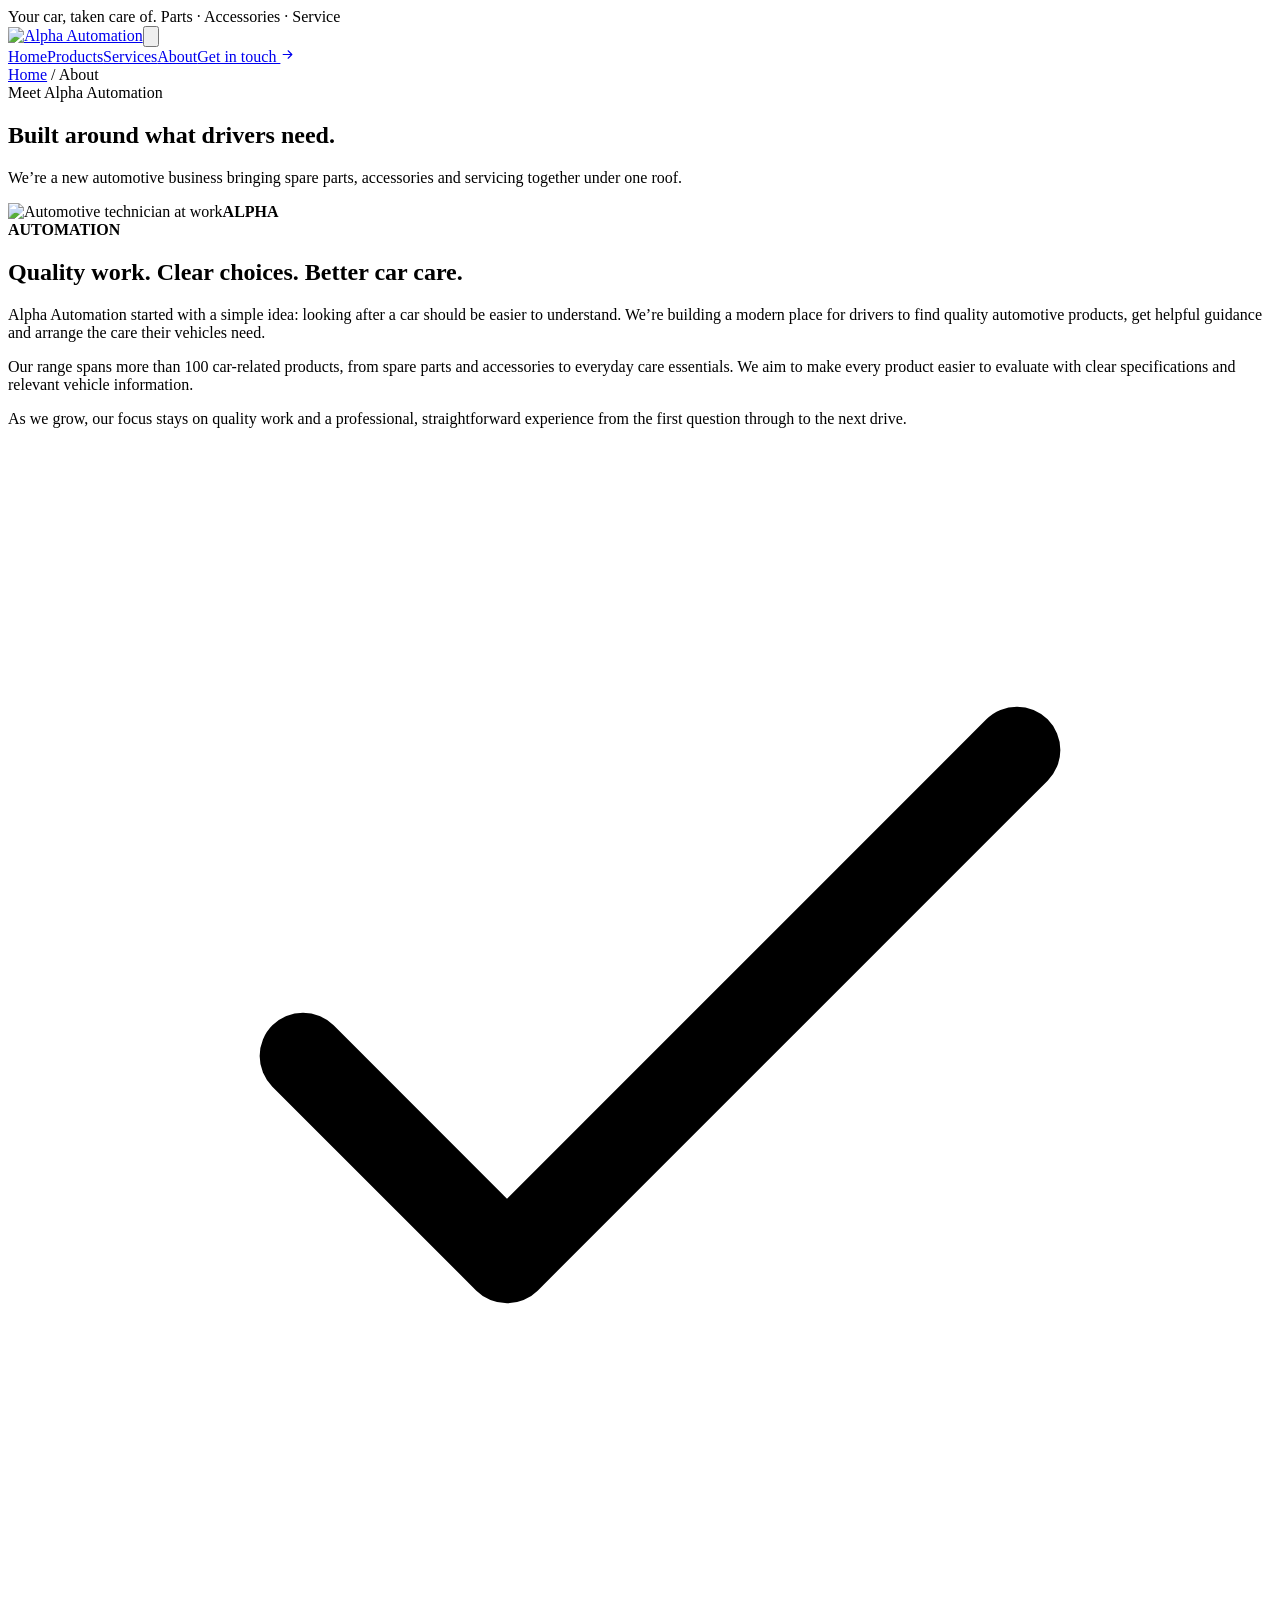
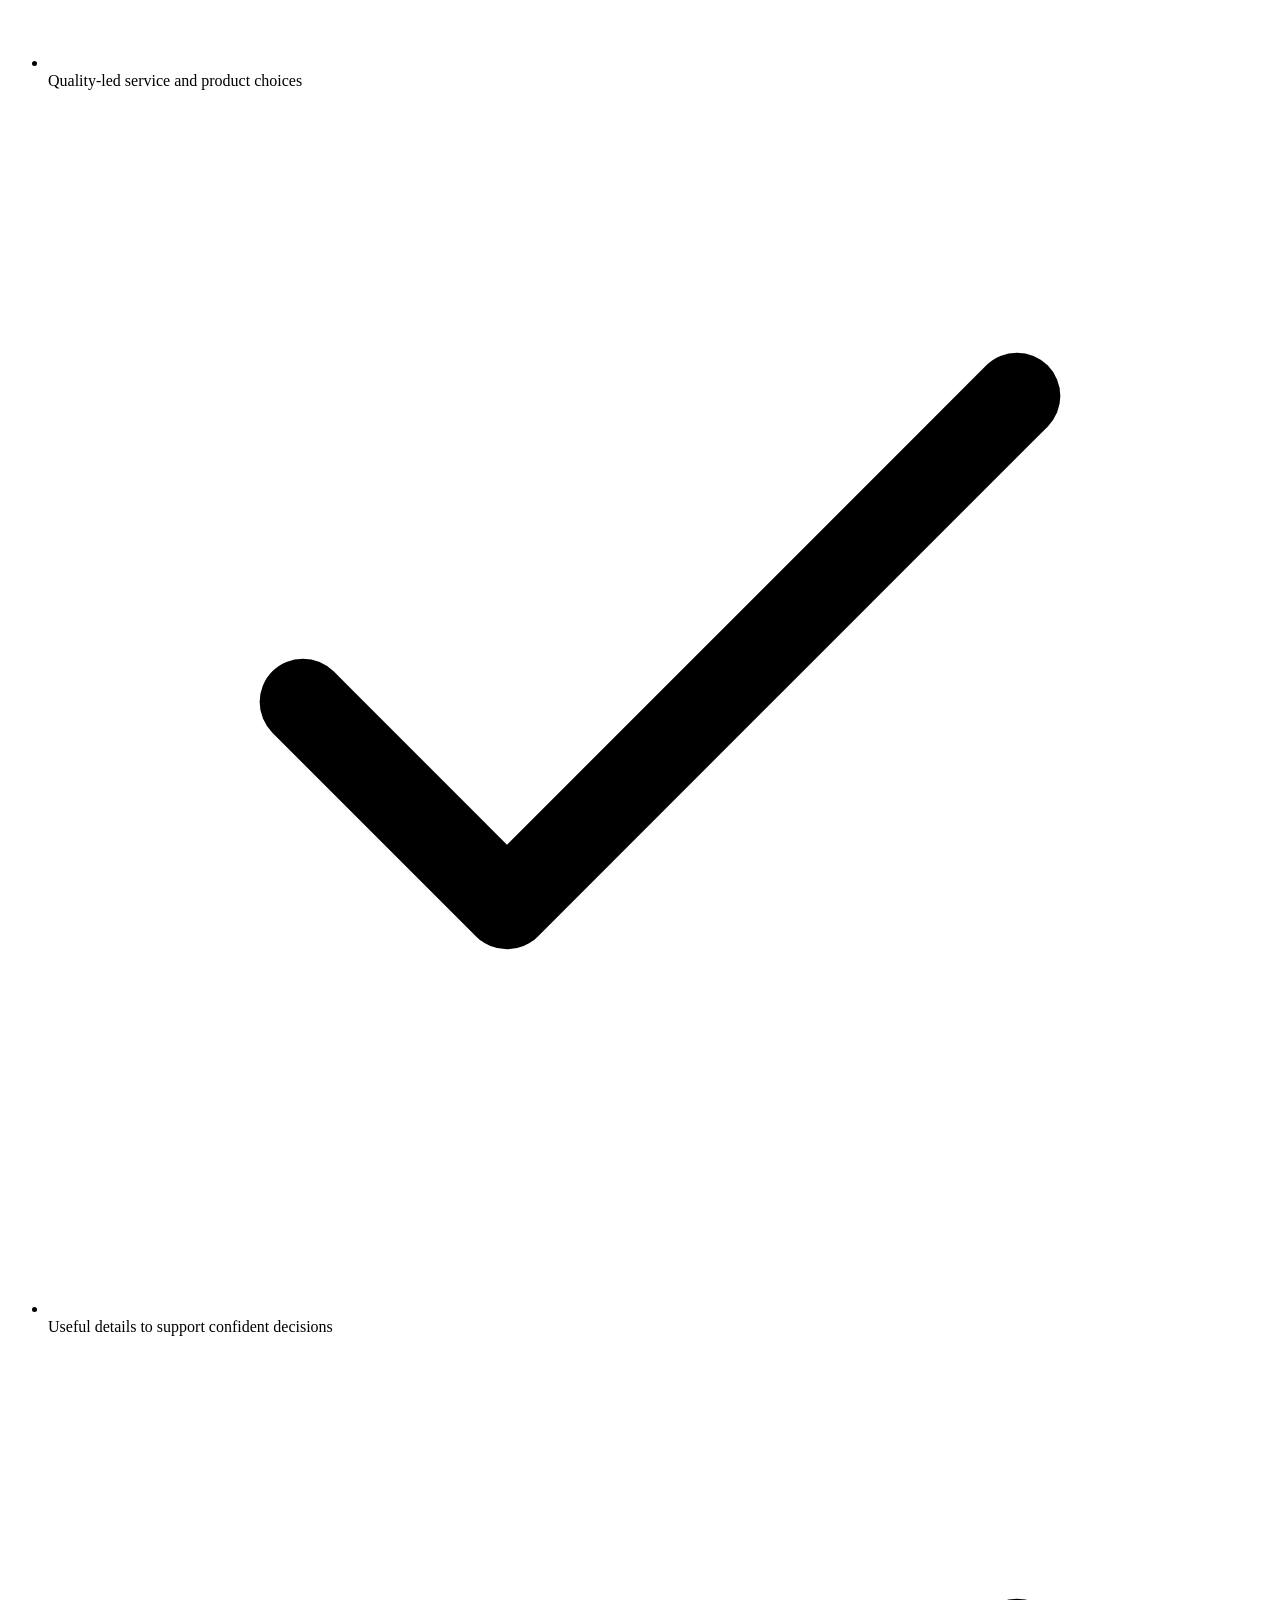
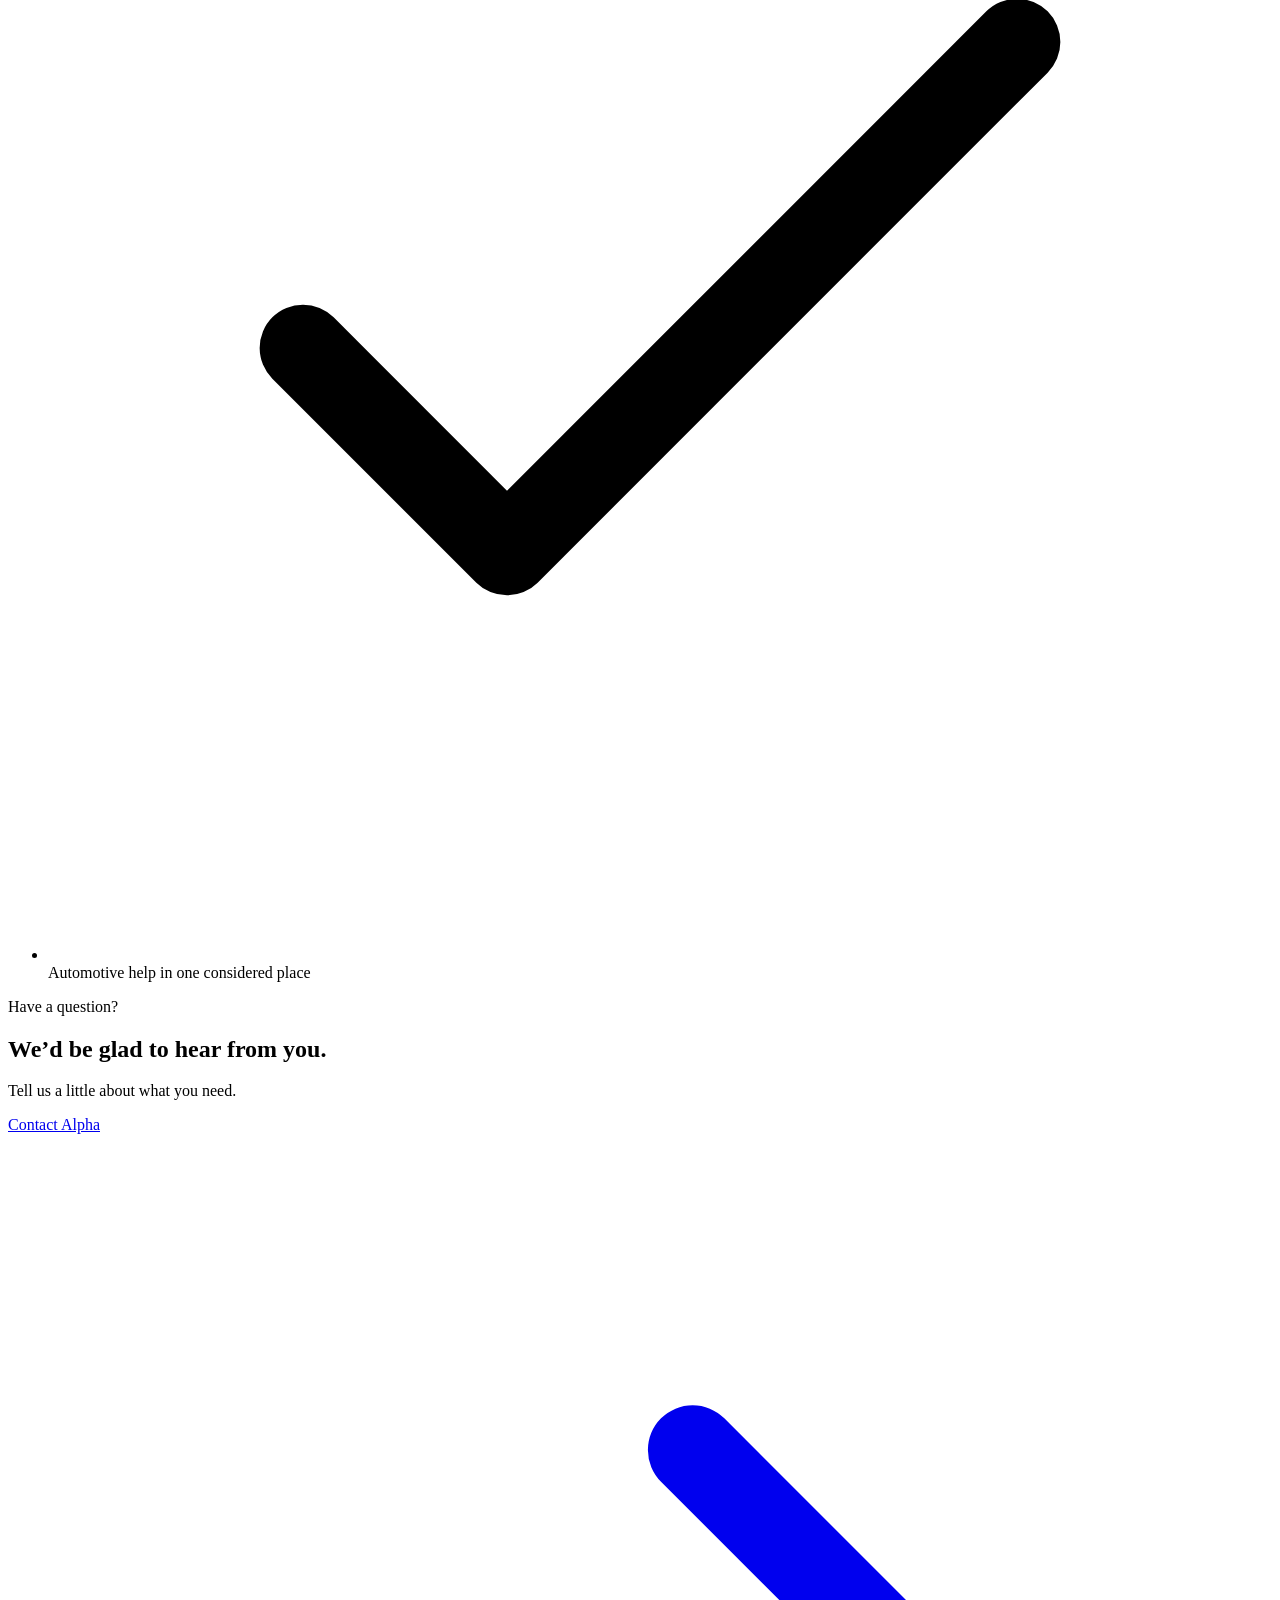
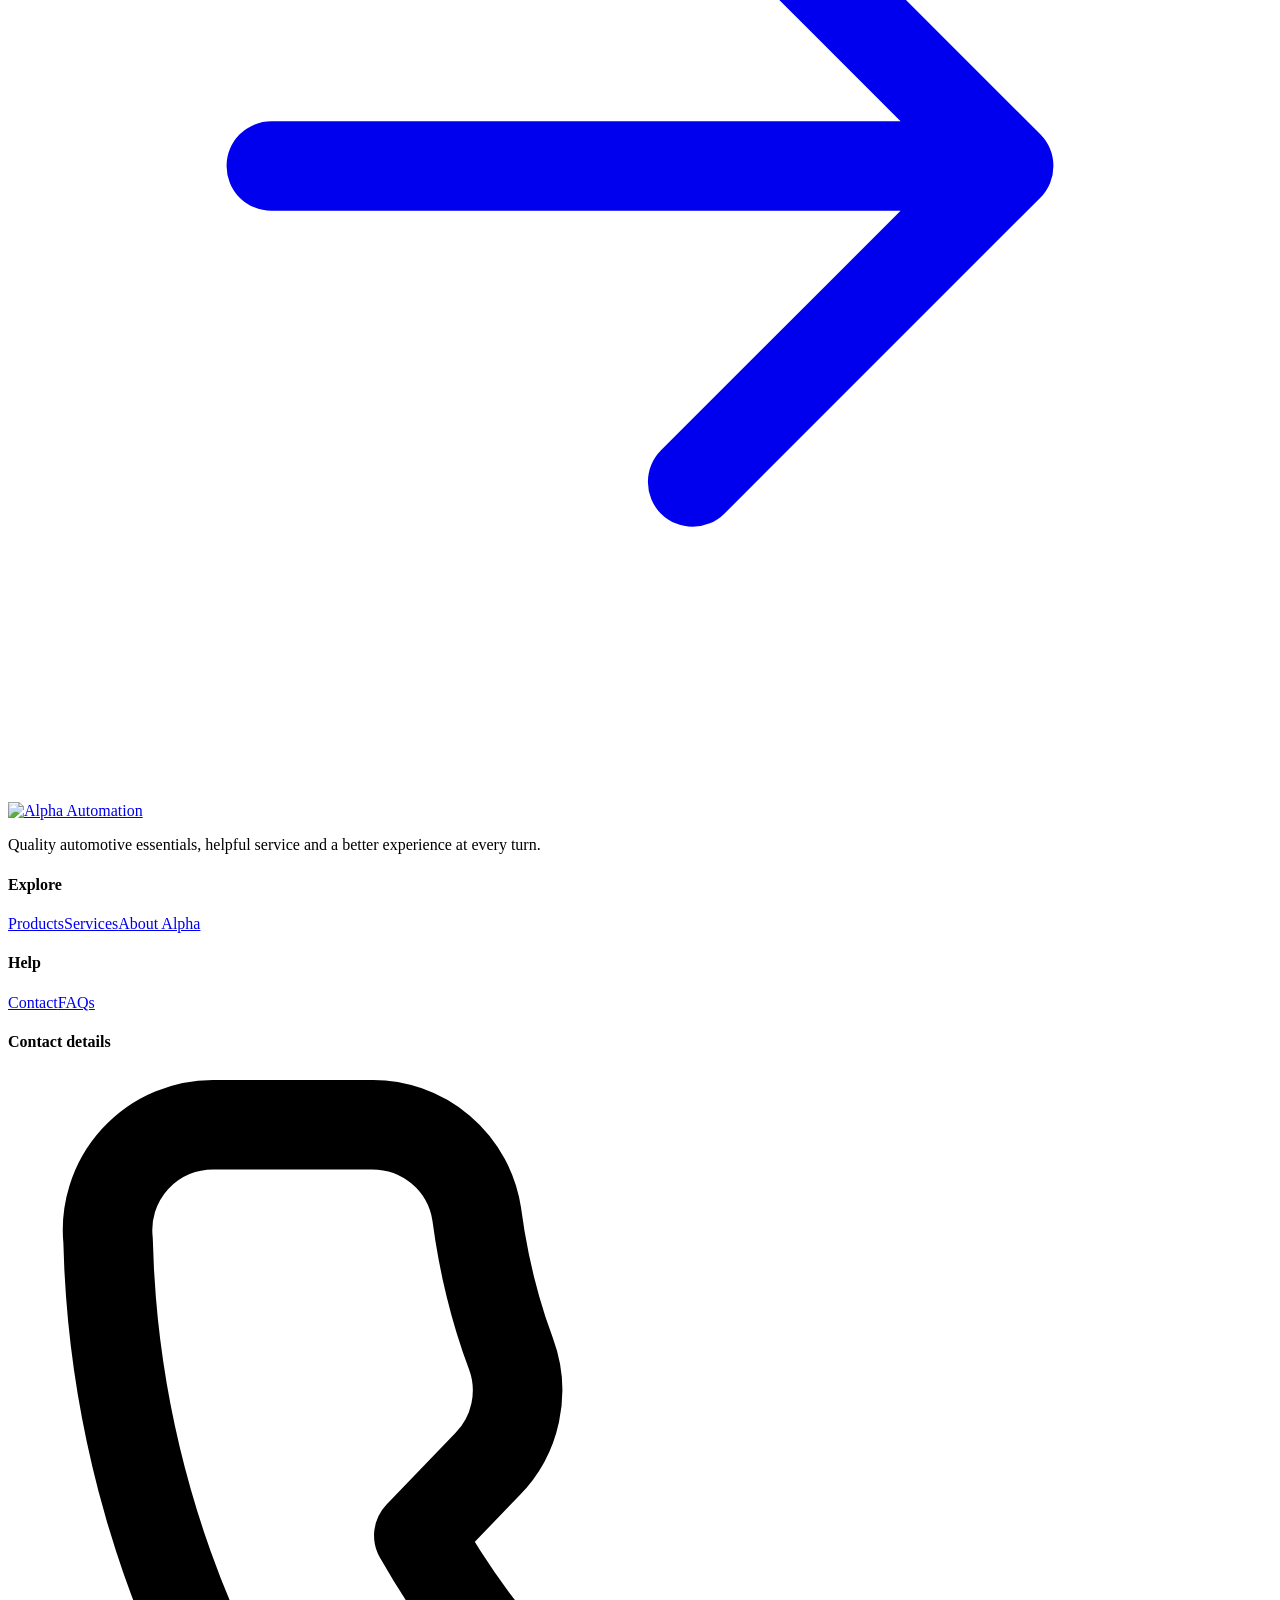
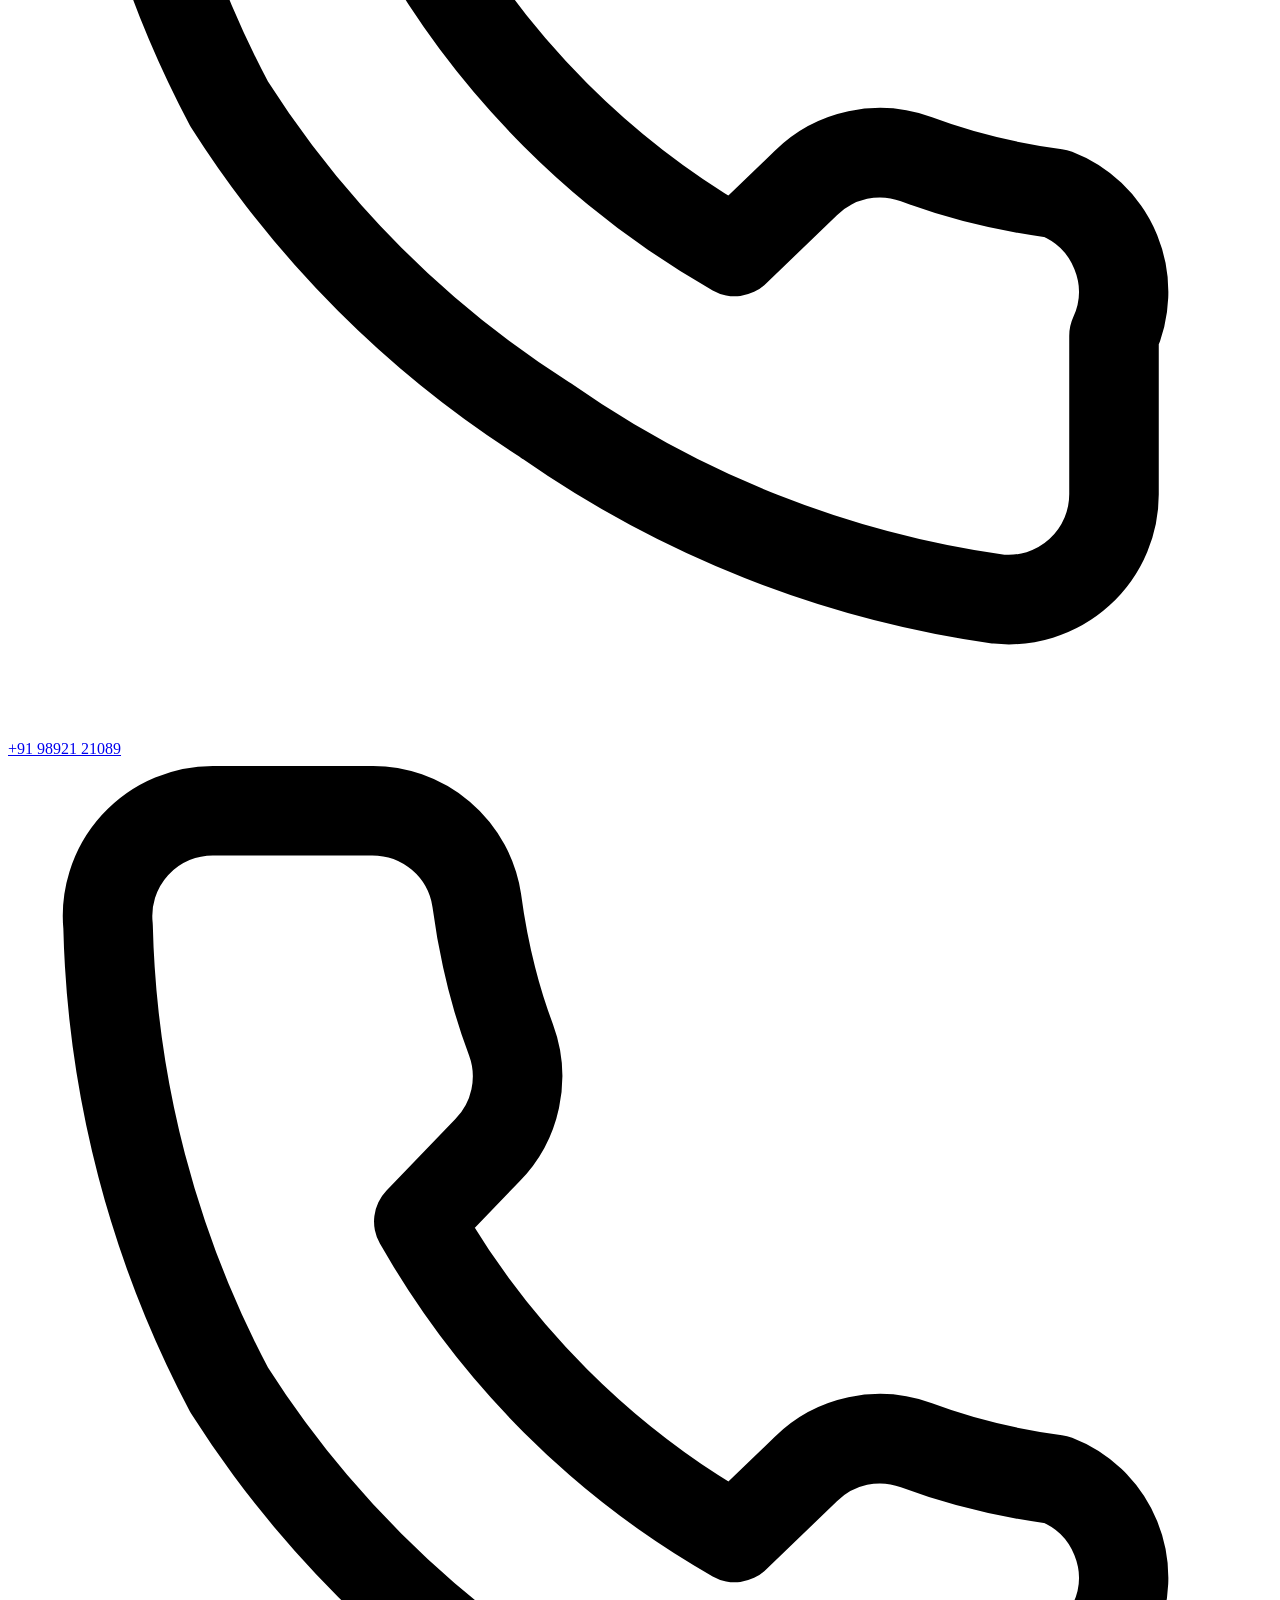
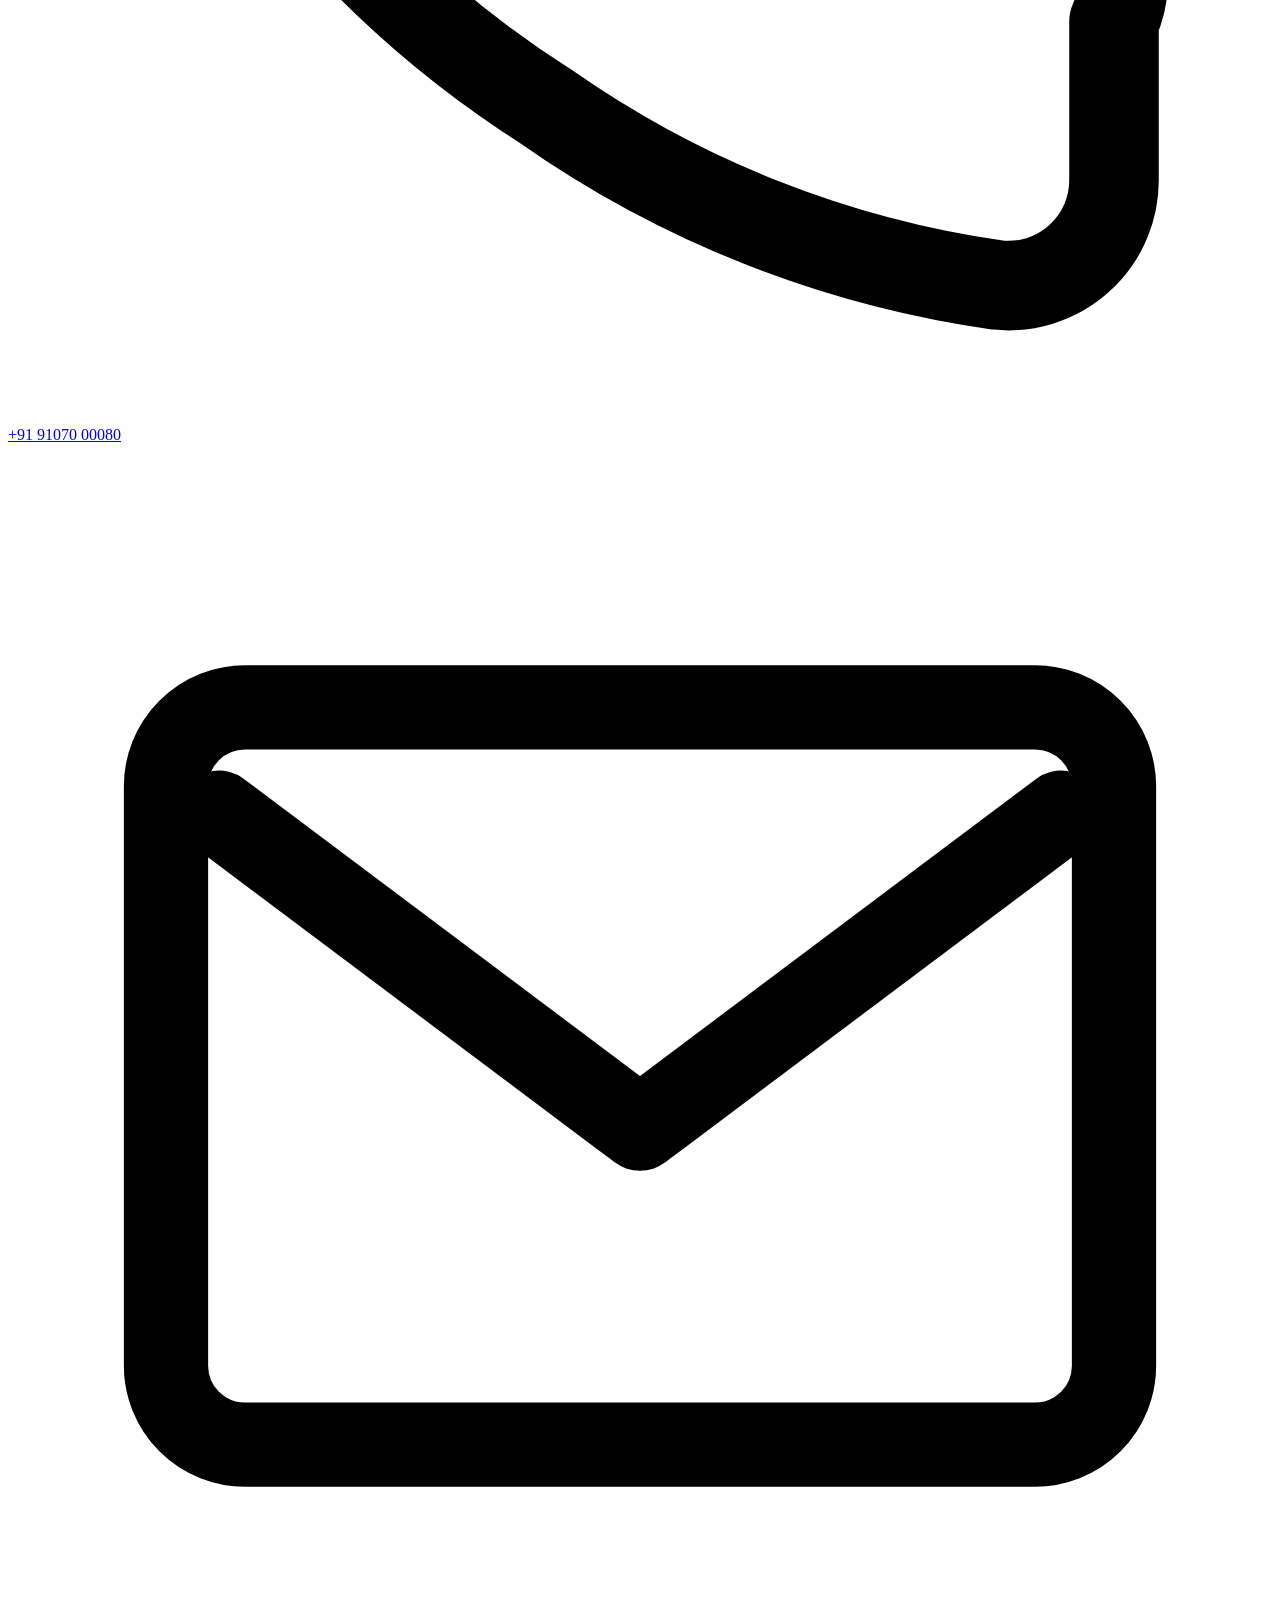
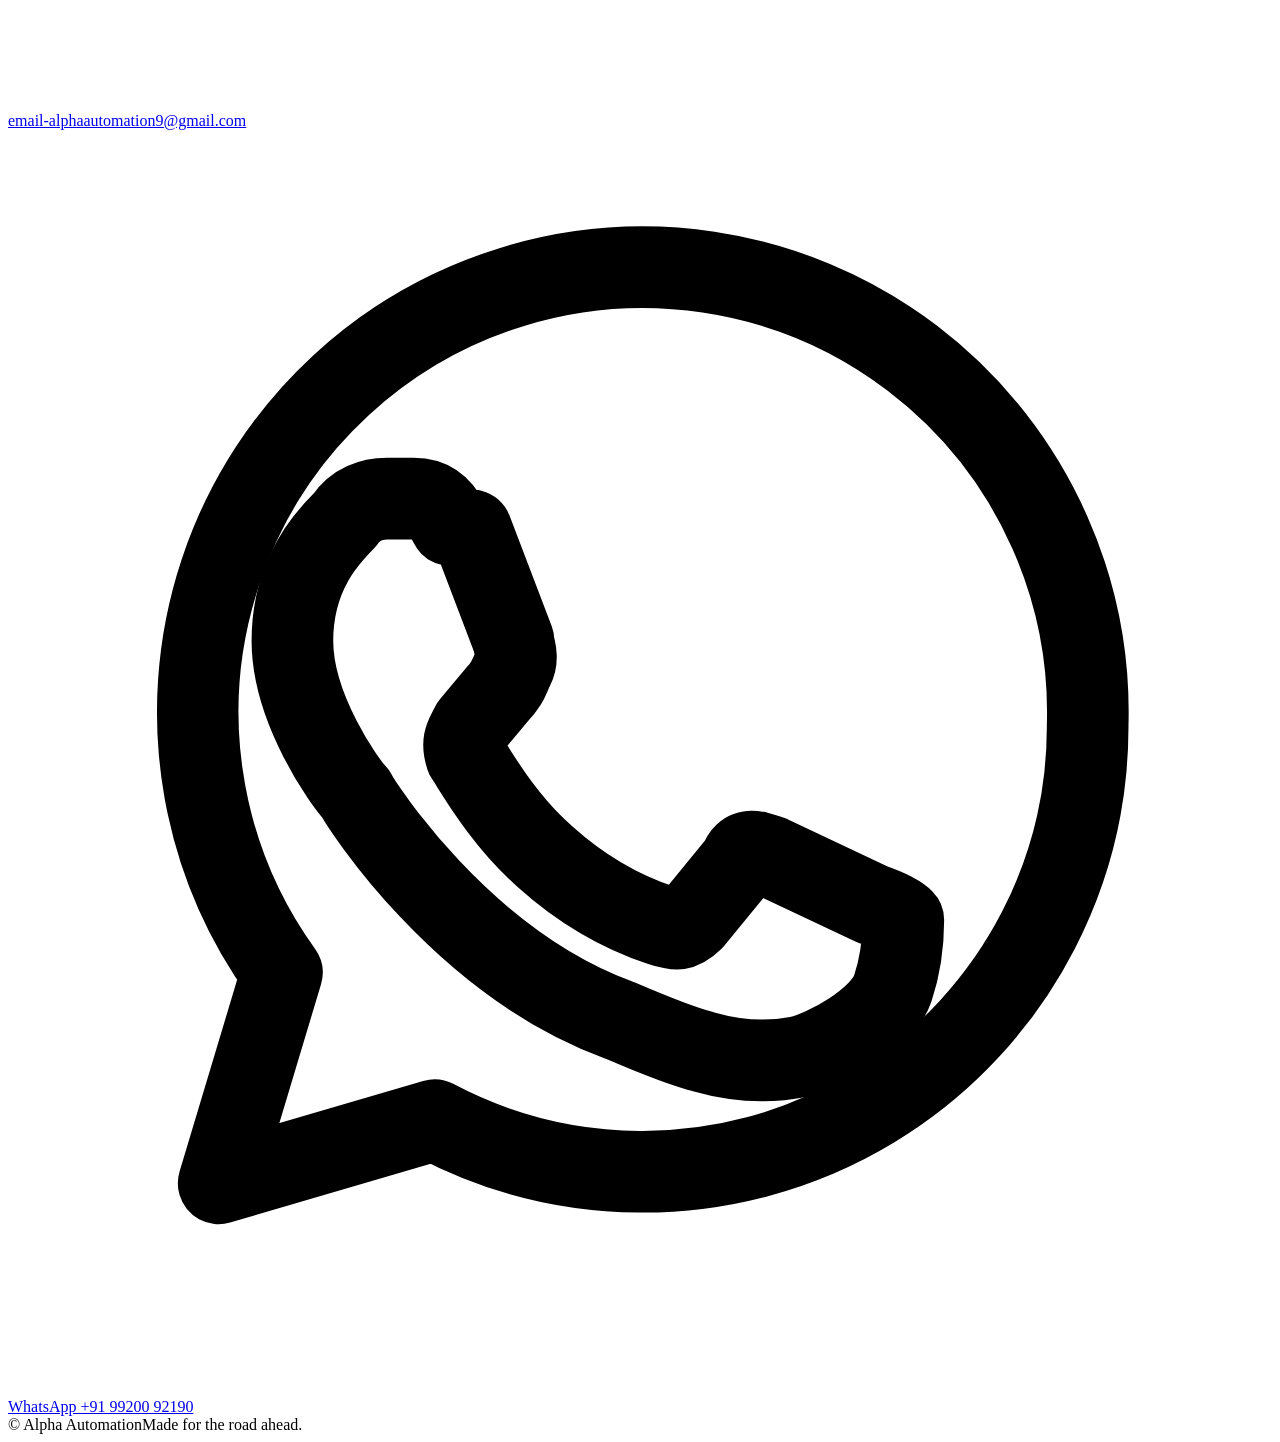
==== about.html @ ab5b9062 "Add Alpha Automation website pages" ====
<!doctype html><html lang="en"><head><meta charset="utf-8"><meta name="viewport" content="width=device-width, initial-scale=1"><meta name="description" content="Meet Alpha Automation, a modern automotive startup focused on quality parts, accessories and service."><meta name="theme-color" content="#f7f7f5"><title>About — Alpha Automation</title><link rel="icon" href="assets/alpha-logo.png"><link rel="stylesheet" href="assets/site.css"><link rel="stylesheet" href="assets/details.css"><link rel="stylesheet" href="assets/visual-upgrade.css"><link rel="stylesheet" href="assets/readability.css"></head><body>
<div class="announcement">Your car, taken care of. <span>Parts · Accessories · Service</span></div><header class="header"><div class="wrap nav"><a class="brand" href="index.html" aria-label="Alpha Automation home"><img src="assets/alpha-logo.png" alt="Alpha Automation"></a><button class="menu-toggle" aria-label="Open navigation" aria-expanded="false"><svg viewBox="0 0 24 24" fill="none" stroke="currentColor" stroke-width="1.7"><path d="M4 7h16M4 12h16M4 17h16"/></svg></button><nav class="links" aria-label="Main navigation"><a href="index.html">Home</a><a href="products.html">Products</a><a href="services.html">Services</a><a href="about.html" aria-current="page">About</a><a class="nav-cta" href="contact.html">Get in touch <svg width="15" height="15" viewBox="0 0 24 24" fill="none" stroke="currentColor" stroke-width="1.7" stroke-linecap="round" stroke-linejoin="round" aria-hidden="true"><path d="M5 12h14m-6-6 6 6-6 6"/></svg></a></nav></div></header>
<main><section class="page-hero"><div class="wrap"><div class="breadcrumb"><a href="index.html">Home</a> / About</div><div class="eyebrow">Meet Alpha Automation</div><h1>Built around what drivers need.</h1><p>We’re a new automotive business bringing spare parts, accessories and servicing together under one roof.</p></div></section><section class="content-section"><div class="wrap about-grid"><div class="about-mark"><img class="about-photo" src="assets/service-workshop.jpg" alt="Automotive technician at work" loading="lazy"><strong>ALPHA<br>AUTOMATION</strong></div><div class="about-copy"><h2>Quality work. Clear choices. Better car care.</h2><p>Alpha Automation started with a simple idea: looking after a car should be easier to understand. We’re building a modern place for drivers to find quality automotive products, get helpful guidance and arrange the care their vehicles need.</p><p>Our range spans more than 100 car-related products, from spare parts and accessories to everyday care essentials. We aim to make every product easier to evaluate with clear specifications and relevant vehicle information.</p><p>As we grow, our focus stays on quality work and a professional, straightforward experience from the first question through to the next drive.</p><ul class="check-list"><li><svg viewBox="0 0 24 24" fill="none" stroke="currentColor" stroke-width="1.7" stroke-linecap="round" stroke-linejoin="round" aria-hidden="true"><path d="m5 12 4 4L19 6"/></svg>Quality-led service and product choices</li><li><svg viewBox="0 0 24 24" fill="none" stroke="currentColor" stroke-width="1.7" stroke-linecap="round" stroke-linejoin="round" aria-hidden="true"><path d="m5 12 4 4L19 6"/></svg>Useful details to support confident decisions</li><li><svg viewBox="0 0 24 24" fill="none" stroke="currentColor" stroke-width="1.7" stroke-linecap="round" stroke-linejoin="round" aria-hidden="true"><path d="m5 12 4 4L19 6"/></svg>Automotive help in one considered place</li></ul></div></div></section><section class="section" style="padding-top:0"><div class="wrap cta"><div><div class="eyebrow">Have a question?</div><h2>We’d be glad to hear from you.</h2><p>Tell us a little about what you need.</p></div><a class="button" href="contact.html">Contact Alpha <svg viewBox="0 0 24 24" fill="none" stroke="currentColor" stroke-width="1.7" stroke-linecap="round" stroke-linejoin="round" aria-hidden="true"><path d="M5 12h14m-6-6 6 6-6 6"/></svg></a></div></section></main>
<footer class="footer"><div class="wrap"><div class="footer-main"><div class="footer-brand"><a href="index.html"><img src="assets/alpha-logo.png" alt="Alpha Automation"></a><p>Quality automotive essentials, helpful service and a better experience at every turn.</p></div><div class="footer-col"><h4>Explore</h4><a href="products.html">Products</a><a href="services.html">Services</a><a href="about.html">About Alpha</a></div><div class="footer-col"><h4>Help</h4><a href="contact.html">Contact</a><a href="contact.html#faq">FAQs</a></div><div class="footer-col footer-contact"><h4>Contact details</h4><div class="contact-line"><svg viewBox="0 0 24 24" fill="none" stroke="currentColor" stroke-width="1.7" stroke-linecap="round" stroke-linejoin="round" aria-hidden="true"><path d="M21 16.4v3a2 2 0 0 1-2.2 2A19.8 19.8 0 0 1 10.2 18a19.5 19.5 0 0 1-6-6A19.8 19.8 0 0 1 1.9 3.2 2 2 0 0 1 3.9 1h3a2 2 0 0 1 2 1.7c.12.9.33 1.8.65 2.65a2 2 0 0 1-.45 2.1L7.8 8.8a16 16 0 0 0 6 6l1.35-1.3a2 2 0 0 1 2.1-.45c.85.32 1.75.53 2.65.65A2 2 0 0 1 21 16.4Z"/></svg><a href="tel:+919892121089">+91 98921 21089</a></div><div class="contact-line"><svg viewBox="0 0 24 24" fill="none" stroke="currentColor" stroke-width="1.7" stroke-linecap="round" stroke-linejoin="round" aria-hidden="true"><path d="M21 16.4v3a2 2 0 0 1-2.2 2A19.8 19.8 0 0 1 10.2 18a19.5 19.5 0 0 1-6-6A19.8 19.8 0 0 1 1.9 3.2 2 2 0 0 1 3.9 1h3a2 2 0 0 1 2 1.7c.12.9.33 1.8.65 2.65a2 2 0 0 1-.45 2.1L7.8 8.8a16 16 0 0 0 6 6l1.35-1.3a2 2 0 0 1 2.1-.45c.85.32 1.75.53 2.65.65A2 2 0 0 1 21 16.4Z"/></svg><a href="tel:+919107000080">+91 91070 00080</a></div><div class="contact-line"><svg viewBox="0 0 24 24" fill="none" stroke="currentColor" stroke-width="1.6" stroke-linecap="round" stroke-linejoin="round" aria-hidden="true"><rect x="3" y="5" width="18" height="14" rx="1.5"/><path d="m4 7 8 6 8-6"/></svg><a href="mailto:email-alphaautomation9@gmail.com">email-alphaautomation9@gmail.com</a></div><div class="contact-line"><svg viewBox="0 0 24 24" fill="none" stroke="currentColor" stroke-width="1.55" stroke-linecap="round" stroke-linejoin="round" aria-hidden="true"><path d="M20.5 11.3a8.45 8.45 0 0 1-12.4 7.5L4 20l1.2-4A8.45 8.45 0 1 1 20.5 11.3Z"/><path d="M8.4 7.5c-.2-.4-.4-.5-.7-.5h-.5c-.3 0-.6.1-.8.4-.3.3-1 1-1 2.3s1 2.7 1.2 2.9c.1.2 2 3.2 5 4.3.7.3 1.2.5 1.6.6.7.2 1.3.2 1.8.1.5-.1 1.6-.7 1.8-1.3.2-.6.2-1.2.2-1.3-.1-.1-.3-.2-.6-.3l-1.9-.9c-.3-.1-.5-.2-.6.1l-.9 1.1c-.2.2-.3.2-.6.1-.3-.1-1.2-.4-2.2-1.3-.8-.7-1.3-1.6-1.5-1.9-.1-.3 0-.4.1-.6l.5-.6c.2-.2.2-.3.3-.5.1-.2 0-.4 0-.5l-.8-2.1Z"/></svg><a href="https://wa.me/919920092190" target="_blank" rel="noopener noreferrer">WhatsApp +91 99200 92190</a></div></div></div><div class="footer-bottom"><span>© <span data-year></span> Alpha Automation</span><span>Made for the road ahead.</span></div></div></footer><script src="assets/site.js"></script></body></html>
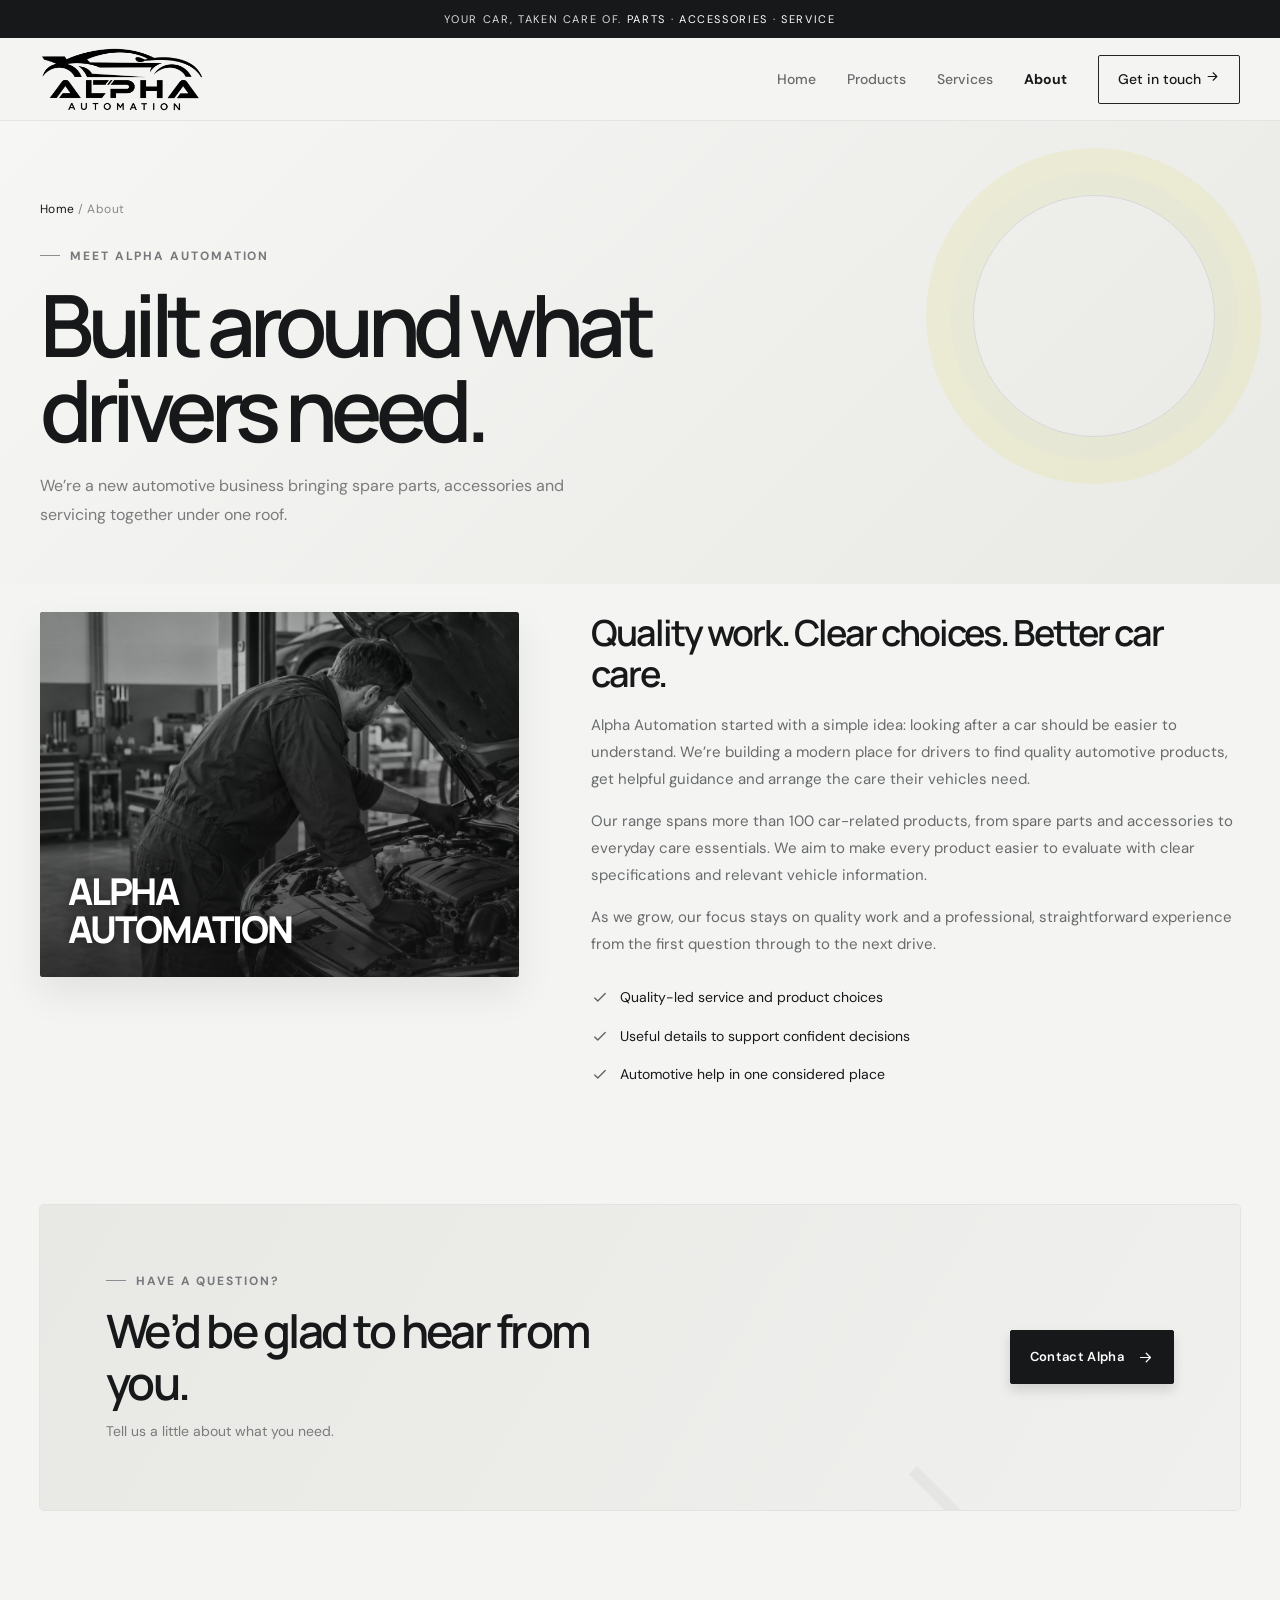
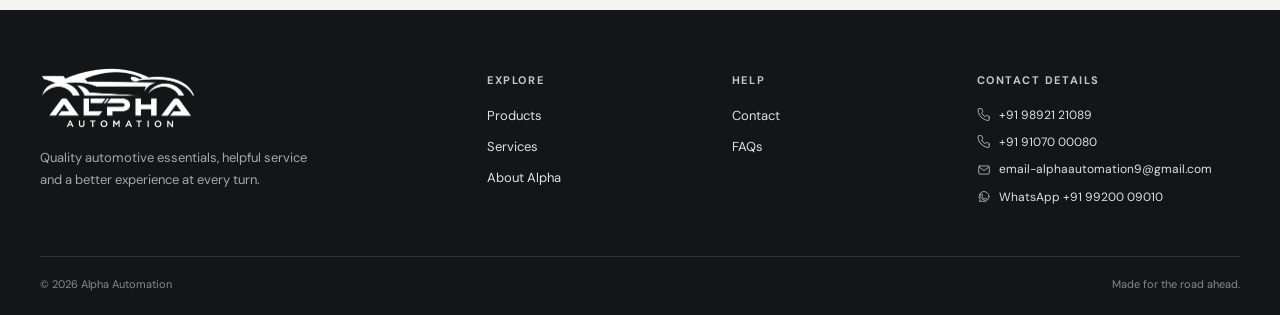
==== commit 48a45edd: "Update WhatsApp contact number" ====
--- a/about.html
+++ b/about.html
@@ -1,4 +1,4 @@
 <!doctype html><html lang="en"><head><meta charset="utf-8"><meta name="viewport" content="width=device-width, initial-scale=1"><meta name="description" content="Meet Alpha Automation, a modern automotive startup focused on quality parts, accessories and service."><meta name="theme-color" content="#f7f7f5"><title>About — Alpha Automation</title><link rel="icon" href="assets/alpha-logo.png"><link rel="stylesheet" href="assets/site.css"><link rel="stylesheet" href="assets/details.css"><link rel="stylesheet" href="assets/visual-upgrade.css"><link rel="stylesheet" href="assets/readability.css"></head><body>
 <div class="announcement">Your car, taken care of. <span>Parts · Accessories · Service</span></div><header class="header"><div class="wrap nav"><a class="brand" href="index.html" aria-label="Alpha Automation home"><img src="assets/alpha-logo.png" alt="Alpha Automation"></a><button class="menu-toggle" aria-label="Open navigation" aria-expanded="false"><svg viewBox="0 0 24 24" fill="none" stroke="currentColor" stroke-width="1.7"><path d="M4 7h16M4 12h16M4 17h16"/></svg></button><nav class="links" aria-label="Main navigation"><a href="index.html">Home</a><a href="products.html">Products</a><a href="services.html">Services</a><a href="about.html" aria-current="page">About</a><a class="nav-cta" href="contact.html">Get in touch <svg width="15" height="15" viewBox="0 0 24 24" fill="none" stroke="currentColor" stroke-width="1.7" stroke-linecap="round" stroke-linejoin="round" aria-hidden="true"><path d="M5 12h14m-6-6 6 6-6 6"/></svg></a></nav></div></header>
 <main><section class="page-hero"><div class="wrap"><div class="breadcrumb"><a href="index.html">Home</a> / About</div><div class="eyebrow">Meet Alpha Automation</div><h1>Built around what drivers need.</h1><p>We’re a new automotive business bringing spare parts, accessories and servicing together under one roof.</p></div></section><section class="content-section"><div class="wrap about-grid"><div class="about-mark"><img class="about-photo" src="assets/service-workshop.jpg" alt="Automotive technician at work" loading="lazy"><strong>ALPHA<br>AUTOMATION</strong></div><div class="about-copy"><h2>Quality work. Clear choices. Better car care.</h2><p>Alpha Automation started with a simple idea: looking after a car should be easier to understand. We’re building a modern place for drivers to find quality automotive products, get helpful guidance and arrange the care their vehicles need.</p><p>Our range spans more than 100 car-related products, from spare parts and accessories to everyday care essentials. We aim to make every product easier to evaluate with clear specifications and relevant vehicle information.</p><p>As we grow, our focus stays on quality work and a professional, straightforward experience from the first question through to the next drive.</p><ul class="check-list"><li><svg viewBox="0 0 24 24" fill="none" stroke="currentColor" stroke-width="1.7" stroke-linecap="round" stroke-linejoin="round" aria-hidden="true"><path d="m5 12 4 4L19 6"/></svg>Quality-led service and product choices</li><li><svg viewBox="0 0 24 24" fill="none" stroke="currentColor" stroke-width="1.7" stroke-linecap="round" stroke-linejoin="round" aria-hidden="true"><path d="m5 12 4 4L19 6"/></svg>Useful details to support confident decisions</li><li><svg viewBox="0 0 24 24" fill="none" stroke="currentColor" stroke-width="1.7" stroke-linecap="round" stroke-linejoin="round" aria-hidden="true"><path d="m5 12 4 4L19 6"/></svg>Automotive help in one considered place</li></ul></div></div></section><section class="section" style="padding-top:0"><div class="wrap cta"><div><div class="eyebrow">Have a question?</div><h2>We’d be glad to hear from you.</h2><p>Tell us a little about what you need.</p></div><a class="button" href="contact.html">Contact Alpha <svg viewBox="0 0 24 24" fill="none" stroke="currentColor" stroke-width="1.7" stroke-linecap="round" stroke-linejoin="round" aria-hidden="true"><path d="M5 12h14m-6-6 6 6-6 6"/></svg></a></div></section></main>
-<footer class="footer"><div class="wrap"><div class="footer-main"><div class="footer-brand"><a href="index.html"><img src="assets/alpha-logo.png" alt="Alpha Automation"></a><p>Quality automotive essentials, helpful service and a better experience at every turn.</p></div><div class="footer-col"><h4>Explore</h4><a href="products.html">Products</a><a href="services.html">Services</a><a href="about.html">About Alpha</a></div><div class="footer-col"><h4>Help</h4><a href="contact.html">Contact</a><a href="contact.html#faq">FAQs</a></div><div class="footer-col footer-contact"><h4>Contact details</h4><div class="contact-line"><svg viewBox="0 0 24 24" fill="none" stroke="currentColor" stroke-width="1.7" stroke-linecap="round" stroke-linejoin="round" aria-hidden="true"><path d="M21 16.4v3a2 2 0 0 1-2.2 2A19.8 19.8 0 0 1 10.2 18a19.5 19.5 0 0 1-6-6A19.8 19.8 0 0 1 1.9 3.2 2 2 0 0 1 3.9 1h3a2 2 0 0 1 2 1.7c.12.9.33 1.8.65 2.65a2 2 0 0 1-.45 2.1L7.8 8.8a16 16 0 0 0 6 6l1.35-1.3a2 2 0 0 1 2.1-.45c.85.32 1.75.53 2.65.65A2 2 0 0 1 21 16.4Z"/></svg><a href="tel:+919892121089">+91 98921 21089</a></div><div class="contact-line"><svg viewBox="0 0 24 24" fill="none" stroke="currentColor" stroke-width="1.7" stroke-linecap="round" stroke-linejoin="round" aria-hidden="true"><path d="M21 16.4v3a2 2 0 0 1-2.2 2A19.8 19.8 0 0 1 10.2 18a19.5 19.5 0 0 1-6-6A19.8 19.8 0 0 1 1.9 3.2 2 2 0 0 1 3.9 1h3a2 2 0 0 1 2 1.7c.12.9.33 1.8.65 2.65a2 2 0 0 1-.45 2.1L7.8 8.8a16 16 0 0 0 6 6l1.35-1.3a2 2 0 0 1 2.1-.45c.85.32 1.75.53 2.65.65A2 2 0 0 1 21 16.4Z"/></svg><a href="tel:+919107000080">+91 91070 00080</a></div><div class="contact-line"><svg viewBox="0 0 24 24" fill="none" stroke="currentColor" stroke-width="1.6" stroke-linecap="round" stroke-linejoin="round" aria-hidden="true"><rect x="3" y="5" width="18" height="14" rx="1.5"/><path d="m4 7 8 6 8-6"/></svg><a href="mailto:email-alphaautomation9@gmail.com">email-alphaautomation9@gmail.com</a></div><div class="contact-line"><svg viewBox="0 0 24 24" fill="none" stroke="currentColor" stroke-width="1.55" stroke-linecap="round" stroke-linejoin="round" aria-hidden="true"><path d="M20.5 11.3a8.45 8.45 0 0 1-12.4 7.5L4 20l1.2-4A8.45 8.45 0 1 1 20.5 11.3Z"/><path d="M8.4 7.5c-.2-.4-.4-.5-.7-.5h-.5c-.3 0-.6.1-.8.4-.3.3-1 1-1 2.3s1 2.7 1.2 2.9c.1.2 2 3.2 5 4.3.7.3 1.2.5 1.6.6.7.2 1.3.2 1.8.1.5-.1 1.6-.7 1.8-1.3.2-.6.2-1.2.2-1.3-.1-.1-.3-.2-.6-.3l-1.9-.9c-.3-.1-.5-.2-.6.1l-.9 1.1c-.2.2-.3.2-.6.1-.3-.1-1.2-.4-2.2-1.3-.8-.7-1.3-1.6-1.5-1.9-.1-.3 0-.4.1-.6l.5-.6c.2-.2.2-.3.3-.5.1-.2 0-.4 0-.5l-.8-2.1Z"/></svg><a href="https://wa.me/919920092190" target="_blank" rel="noopener noreferrer">WhatsApp +91 99200 92190</a></div></div></div><div class="footer-bottom"><span>© <span data-year></span> Alpha Automation</span><span>Made for the road ahead.</span></div></div></footer><script src="assets/site.js"></script></body></html>
+<footer class="footer"><div class="wrap"><div class="footer-main"><div class="footer-brand"><a href="index.html"><img src="assets/alpha-logo.png" alt="Alpha Automation"></a><p>Quality automotive essentials, helpful service and a better experience at every turn.</p></div><div class="footer-col"><h4>Explore</h4><a href="products.html">Products</a><a href="services.html">Services</a><a href="about.html">About Alpha</a></div><div class="footer-col"><h4>Help</h4><a href="contact.html">Contact</a><a href="contact.html#faq">FAQs</a></div><div class="footer-col footer-contact"><h4>Contact details</h4><div class="contact-line"><svg viewBox="0 0 24 24" fill="none" stroke="currentColor" stroke-width="1.7" stroke-linecap="round" stroke-linejoin="round" aria-hidden="true"><path d="M21 16.4v3a2 2 0 0 1-2.2 2A19.8 19.8 0 0 1 10.2 18a19.5 19.5 0 0 1-6-6A19.8 19.8 0 0 1 1.9 3.2 2 2 0 0 1 3.9 1h3a2 2 0 0 1 2 1.7c.12.9.33 1.8.65 2.65a2 2 0 0 1-.45 2.1L7.8 8.8a16 16 0 0 0 6 6l1.35-1.3a2 2 0 0 1 2.1-.45c.85.32 1.75.53 2.65.65A2 2 0 0 1 21 16.4Z"/></svg><a href="tel:+919892121089">+91 98921 21089</a></div><div class="contact-line"><svg viewBox="0 0 24 24" fill="none" stroke="currentColor" stroke-width="1.7" stroke-linecap="round" stroke-linejoin="round" aria-hidden="true"><path d="M21 16.4v3a2 2 0 0 1-2.2 2A19.8 19.8 0 0 1 10.2 18a19.5 19.5 0 0 1-6-6A19.8 19.8 0 0 1 1.9 3.2 2 2 0 0 1 3.9 1h3a2 2 0 0 1 2 1.7c.12.9.33 1.8.65 2.65a2 2 0 0 1-.45 2.1L7.8 8.8a16 16 0 0 0 6 6l1.35-1.3a2 2 0 0 1 2.1-.45c.85.32 1.75.53 2.65.65A2 2 0 0 1 21 16.4Z"/></svg><a href="tel:+919107000080">+91 91070 00080</a></div><div class="contact-line"><svg viewBox="0 0 24 24" fill="none" stroke="currentColor" stroke-width="1.6" stroke-linecap="round" stroke-linejoin="round" aria-hidden="true"><rect x="3" y="5" width="18" height="14" rx="1.5"/><path d="m4 7 8 6 8-6"/></svg><a href="mailto:email-alphaautomation9@gmail.com">email-alphaautomation9@gmail.com</a></div><div class="contact-line"><svg viewBox="0 0 24 24" fill="none" stroke="currentColor" stroke-width="1.55" stroke-linecap="round" stroke-linejoin="round" aria-hidden="true"><path d="M20.5 11.3a8.45 8.45 0 0 1-12.4 7.5L4 20l1.2-4A8.45 8.45 0 1 1 20.5 11.3Z"/><path d="M8.4 7.5c-.2-.4-.4-.5-.7-.5h-.5c-.3 0-.6.1-.8.4-.3.3-1 1-1 2.3s1 2.7 1.2 2.9c.1.2 2 3.2 5 4.3.7.3 1.2.5 1.6.6.7.2 1.3.2 1.8.1.5-.1 1.6-.7 1.8-1.3.2-.6.2-1.2.2-1.3-.1-.1-.3-.2-.6-.3l-1.9-.9c-.3-.1-.5-.2-.6.1l-.9 1.1c-.2.2-.3.2-.6.1-.3-.1-1.2-.4-2.2-1.3-.8-.7-1.3-1.6-1.5-1.9-.1-.3 0-.4.1-.6l.5-.6c.2-.2.2-.3.3-.5.1-.2 0-.4 0-.5l-.8-2.1Z"/></svg><a href="https://wa.me/919920009010" target="_blank" rel="noopener noreferrer">WhatsApp +91 99200 09010</a></div></div></div><div class="footer-bottom"><span>© <span data-year></span> Alpha Automation</span><span>Made for the road ahead.</span></div></div></footer><script src="assets/site.js"></script></body></html>
--- a/assets/site.css
+++ b/assets/site.css
@@ -0,0 +1,10 @@
+@import url('https://fonts.googleapis.com/css2?family=DM+Sans:wght@400;500;600;700&family=Manrope:wght@400;500;600;700;800&display=swap');
+:root{--ink:#171819;--paper:#f7f7f5;--white:#fff;--muted:#797b7c;--line:#e5e5e2;--soft:#efefed;--max:1200px;--sans:'DM Sans',Arial,sans-serif;--display:'Manrope','DM Sans',Arial,sans-serif}
+*{box-sizing:border-box}html{scroll-behavior:smooth}body{margin:0;background:var(--paper);color:var(--ink);font:16px/1.6 var(--sans);-webkit-font-smoothing:antialiased}img{display:block;max-width:100%}a{color:inherit;text-decoration:none}button,input,textarea{font:inherit}button,a{-webkit-tap-highlight-color:transparent}.wrap{width:min(var(--max),calc(100% - 56px));margin-inline:auto}.announcement{background:var(--ink);color:#ddd;text-align:center;font-size:11px;letter-spacing:.1em;text-transform:uppercase;padding:9px 20px}.announcement span{color:#fff}.header{position:sticky;top:0;z-index:20;background:rgba(247,247,245,.94);backdrop-filter:blur(14px);border-bottom:1px solid rgba(20,20,20,.07)}.nav{height:78px;display:flex;align-items:center;justify-content:space-between}.brand img{width:154px;height:auto}.links{display:flex;align-items:center;gap:34px;font-size:13px;font-weight:500}.links a{color:#686a6b;transition:color .2s}.links a:hover,.links a[aria-current=page]{color:var(--ink)}.links a[aria-current=page]{font-weight:700}.nav-cta{border:1px solid #242526;border-radius:3px;padding:11px 17px!important;color:var(--ink)!important}.nav-cta:hover{background:var(--ink);color:white!important}.menu-toggle{display:none;background:none;border:0;padding:9px;color:var(--ink)}.eyebrow{font-size:11px;text-transform:uppercase;letter-spacing:.16em;font-weight:700;color:#76797b}.eyebrow:before{content:'';display:inline-block;width:20px;height:1px;background:#8b8e90;vertical-align:middle;margin:0 10px 3px 0}.hero{padding:64px 0 86px}.hero-grid{display:grid;grid-template-columns:1.04fr .96fr;min-height:540px;background:#eee;border-radius:4px;overflow:hidden}.hero-copy{padding:68px 44px 52px 64px;display:flex;flex-direction:column;align-items:flex-start;justify-content:center}.hero h1,.page-hero h1{font:600 clamp(48px,6.25vw,78px)/1.05 var(--display);letter-spacing:-.065em;margin:24px 0 21px;max-width:580px}.hero h1 span{color:#8b8e90}.hero-copy>p{color:#646769;font-size:16px;max-width:420px;margin:0 0 30px}.button-row{display:flex;align-items:center;gap:24px;flex-wrap:wrap}.button{display:inline-flex;align-items:center;justify-content:center;gap:13px;padding:15px 19px;background:var(--ink);border:1px solid var(--ink);color:#fff;font-size:12px;letter-spacing:.025em;font-weight:600;transition:all .2s}.button:hover{background:#3b3e40;border-color:#3b3e40;transform:translateY(-1px)}.button svg{width:17px;height:17px}.text-link{display:inline-flex;align-items:center;gap:10px;font-size:12px;font-weight:600}.text-link svg{width:17px;height:17px;transition:transform .2s}.text-link:hover svg{transform:translateX(4px)}.hero-art{background:#17191a;position:relative;overflow:hidden;display:grid;place-items:center;min-height:400px}.hero-art:before{content:'';position:absolute;inset:0;background:radial-gradient(ellipse at 54% 47%,#45494b 0,transparent 58%),linear-gradient(135deg,#242728,#111314 75%)}.hero-art:after{content:'';position:absolute;inset:22px;border:1px solid #ffffff16}.hero-art img{position:relative;z-index:1;width:100%;max-width:660px;filter:drop-shadow(0 22px 28px #0008)}.art-label{position:absolute;z-index:2;left:45px;bottom:40px;color:#c2c5c6;font-size:10px;text-transform:uppercase;letter-spacing:.14em}.art-index{position:absolute;right:42px;top:37px;color:#a5a8a9;font-size:10px;letter-spacing:.14em}.trust-row{display:flex;align-items:center;justify-content:space-between;gap:24px;padding:28px 0;border-bottom:1px solid var(--line)}.trust-note{font-size:11px;text-transform:uppercase;letter-spacing:.12em;color:#858789}.trust-items{display:flex;gap:50px;font:600 12px var(--display);letter-spacing:.03em}.trust-items span{display:flex;align-items:center;gap:9px}.trust-items svg{width:17px;height:17px;color:#818486}.section{padding:94px 0}.section-head{display:flex;align-items:flex-end;justify-content:space-between;gap:30px;margin-bottom:37px}.section h2,.cta h2{font:600 clamp(32px,4vw,46px)/1.12 var(--display);letter-spacing:-.055em;margin:14px 0 0}.section-head>p{max-width:360px;color:var(--muted);font-size:14px;margin:0 0 3px}.category-grid{display:grid;grid-template-columns:repeat(3,1fr);gap:14px}.category-card{position:relative;min-height:248px;padding:26px;background:#fff;border:1px solid var(--line);display:flex;flex-direction:column;justify-content:space-between;transition:transform .2s,border-color .2s}.category-card:hover{transform:translateY(-3px);border-color:#b8b9b7}.card-top{display:flex;justify-content:space-between;align-items:flex-start}.icon-box{width:44px;height:44px;background:#f3f3f1;display:grid;place-items:center}.icon-box svg{width:22px;height:22px}.card-number{font-size:10px;color:#a2a3a3;letter-spacing:.12em}.category-card h3{font:600 20px var(--display);letter-spacing:-.035em;margin:0 0 7px}.category-card p{font-size:13px;color:var(--muted);margin:0;max-width:300px}.card-arrow{position:absolute;right:27px;bottom:27px;width:18px;height:18px;color:#6d7072}.stat-band{background:#202223;color:#fff;padding:43px 0}.stats{display:grid;grid-template-columns:repeat(4,1fr)}.stat{padding:4px 27px;border-left:1px solid #ffffff24}.stat:first-child{border:0;padding-left:0}.stat strong{display:block;font:600 34px/1.15 var(--display);letter-spacing:-.05em}.stat strong span{font-size:20px}.stat small{display:block;margin-top:7px;color:#a8abad;font-size:11px;letter-spacing:.06em;text-transform:uppercase}.split{display:grid;grid-template-columns:1fr 1fr;gap:90px;align-items:center}.split-visual{background:#e8e8e5;min-height:380px;position:relative;display:flex;align-items:center;justify-content:center;overflow:hidden}.split-visual:before,.split-visual:after{content:'';position:absolute;border:1px solid #c9cac7;border-radius:50%;width:330px;height:330px}.split-visual:after{width:240px;height:240px}.split-visual .monogram{font:800 132px/.9 var(--display);letter-spacing:-.13em;color:#252728;position:relative;z-index:1}.split-visual small{position:absolute;bottom:25px;left:28px;font-size:10px;letter-spacing:.14em;text-transform:uppercase;color:#767879}.split-copy h2{font:600 clamp(34px,4.3vw,50px)/1.1 var(--display);letter-spacing:-.06em;margin:16px 0}.split-copy>p{color:var(--muted);font-size:14px;max-width:460px}.check-list{list-style:none;padding:0;margin:25px 0 28px;display:grid;gap:13px}.check-list li{display:flex;align-items:center;gap:11px;font-size:13px}.check-list svg{width:18px;height:18px;color:#5c6062}.cta{background:#e9e9e6;padding:61px 64px;display:flex;align-items:center;justify-content:space-between;gap:35px}.cta h2{max-width:560px}.cta p{font-size:13px;color:var(--muted);margin:12px 0 0}.footer{background:#17191a;color:#fff;padding:57px 0 22px}.footer-main{display:grid;grid-template-columns:2fr 1fr 1fr 1.3fr;gap:42px;padding-bottom:48px}.footer-brand img{width:145px;filter:invert(1)}.footer-brand p{max-width:270px;color:#a6a9aa;font-size:12px;margin:18px 0 0}.footer h4{font-size:10px;text-transform:uppercase;letter-spacing:.14em;color:#8f9294;margin:4px 0 16px}.footer-col a,.footer-col p{display:block;color:#e1e1e0;font-size:12px;margin:9px 0}.footer-col a:hover{color:#aeb1b2}.footer-bottom{border-top:1px solid #ffffff1c;padding-top:18px;display:flex;justify-content:space-between;gap:20px;color:#878a8c;font-size:10px}.page-hero{padding:77px 0 49px}.page-hero h1{font-size:clamp(45px,6vw,69px);max-width:800px;margin:16px 0 20px}.page-hero p{max-width:590px;color:var(--muted);font-size:15px;margin:0}.breadcrumb{font-size:11px;color:#858789;margin-bottom:26px}.breadcrumb a{color:var(--ink)}.content-section{padding:20px 0 90px}.page-banner{background:#1c1e1f;color:#fff;padding:39px;display:flex;justify-content:space-between;align-items:center;gap:25px;margin-bottom:22px}.page-banner p{color:#b5b7b8;margin:0;font-size:13px}.page-banner strong{display:block;font:600 27px var(--display);letter-spacing:-.04em}.filter-bar{display:flex;gap:8px;flex-wrap:wrap;margin:27px 0}.filter-btn{border:1px solid #d9dad8;background:transparent;padding:9px 13px;color:#696c6d;font-size:11px;cursor:pointer}.filter-btn.active,.filter-btn:hover{background:#1c1e1f;color:#fff;border-color:#1c1e1f}.product-grid{display:grid;grid-template-columns:repeat(3,1fr);gap:14px}.product-card{background:#fff;border:1px solid var(--line);padding:20px;min-height:205px;display:flex;flex-direction:column;transition:transform .2s}.product-card:hover{transform:translateY(-2px)}.product-card[hidden]{display:none}.product-meta{display:flex;justify-content:space-between;align-items:center;color:#858789;font-size:9px;text-transform:uppercase;letter-spacing:.12em}.product-card h3{font:600 18px var(--display);letter-spacing:-.03em;margin:28px 0 7px}.product-card p{font-size:12px;color:var(--muted);margin:0}.product-foot{margin-top:auto;padding-top:18px;display:flex;justify-content:space-between;align-items:center;font-size:10px;color:#76797a}.product-foot a{display:inline-flex;align-items:center;gap:7px;font-weight:600;color:var(--ink)}.product-foot svg{width:15px;height:15px}.service-grid{display:grid;grid-template-columns:repeat(2,1fr);gap:14px}.service-card{background:#fff;border:1px solid var(--line);padding:30px;min-height:235px}.service-card h3{font:600 22px var(--display);letter-spacing:-.04em;margin:23px 0 8px}.service-card p{font-size:13px;color:var(--muted);max-width:430px;margin:0}.service-card .icon-box{background:#f3f3f1}.process{display:grid;grid-template-columns:repeat(3,1fr);border-top:1px solid var(--line);border-bottom:1px solid var(--line);margin-top:53px}.process article{padding:27px 23px;border-left:1px solid var(--line)}.process article:first-child{border:0;padding-left:0}.process em{font-style:normal;color:#a1a3a3;font-size:11px;letter-spacing:.1em}.process h3{font:600 17px var(--display);margin:12px 0 6px}.process p{font-size:12px;color:var(--muted);margin:0}.about-grid{display:grid;grid-template-columns:.85fr 1.15fr;gap:72px;align-items:start}.about-mark{background:#202223;color:#fff;min-height:365px;padding:32px;display:flex;align-items:flex-end;position:relative;overflow:hidden}.about-mark:before,.about-mark:after{content:'';position:absolute;border:1px solid #ffffff25;border-radius:50%;width:320px;height:320px;right:-90px;top:-90px}.about-mark:after{width:230px;height:230px;right:-45px;top:-45px}.about-mark strong{font:800 60px var(--display);letter-spacing:-.1em;position:relative;z-index:1}.about-copy h2{font:600 34px/1.15 var(--display);letter-spacing:-.055em;margin:0 0 18px}.about-copy p{color:#686b6c;font-size:14px}.about-copy .check-list{margin-top:28px}.contact-grid{display:grid;grid-template-columns:.8fr 1.2fr;gap:54px;align-items:start}.contact-aside{padding-top:10px}.contact-aside h2{font:600 30px/1.15 var(--display);letter-spacing:-.05em;margin:0 0 13px}.contact-aside p{font-size:13px;color:var(--muted)}.contact-aside .note{margin-top:28px;padding:18px;background:#ebebe8;font-size:11px;color:#6e7172}.form-card{background:#fff;border:1px solid var(--line);padding:32px}.form-card h3{font:600 21px var(--display);letter-spacing:-.04em;margin:0 0 20px}.form-grid{display:grid;grid-template-columns:1fr 1fr;gap:17px}.field{display:flex;flex-direction:column;gap:7px}.field.full{grid-column:1/-1}.field label{font-size:11px;font-weight:600}.field input,.field textarea,.field select{border:1px solid #dfe0de;background:#fcfcfb;padding:12px;color:var(--ink);outline:none;font-size:12px}.field input:focus,.field textarea:focus,.field select:focus{border-color:#777}.field textarea{min-height:120px;resize:vertical}.form-note{font-size:10px;color:#858789;margin:14px 0 19px}.form-message{display:none;padding:12px;margin-top:16px;background:#f0f0ed;font-size:12px;color:#46494a}.form-message.show{display:block}.faq-grid{display:grid;grid-template-columns:1fr 1fr;gap:13px}.faq-grid article{padding:22px;background:#fff;border:1px solid var(--line)}.faq-grid h3{font:600 15px var(--display);margin:0 0 8px}.faq-grid p{font-size:12px;color:var(--muted);margin:0}.empty-state{display:none;padding:35px;text-align:center;color:var(--muted);font-size:13px}.search-box{position:relative;max-width:340px}.search-box input{width:100%;border:1px solid #d9dad8;background:#fff;padding:11px 14px;font-size:12px}.legal-note{font-size:10px;color:#929495;padding:20px 0}.mobile-only{display:none}
+@media(max-width:900px){.hero-copy{padding:45px 32px}.hero h1{font-size:57px}.trust-row{align-items:flex-start;flex-direction:column}.trust-items{gap:27px;flex-wrap:wrap}.section{padding:75px 0}.split{gap:45px}.footer-main{grid-template-columns:1.5fr 1fr 1fr}.footer-brand{grid-column:1/-1}.about-grid,.contact-grid{gap:35px}}
+@media(max-width:680px){.wrap{width:calc(100% - 36px)}.announcement{font-size:9px}.nav{height:68px}.brand img{width:132px}.menu-toggle{display:grid;place-items:center}.menu-toggle svg{width:22px;height:22px}.links{position:absolute;display:none;top:68px;left:0;right:0;padding:17px 22px 22px;background:var(--paper);border-bottom:1px solid var(--line);flex-direction:column;align-items:stretch;gap:0}.links.open{display:flex}.links a{padding:12px 2px}.links .nav-cta{margin-top:8px;text-align:center}.hero{padding:26px 0 54px}.hero-grid{grid-template-columns:1fr}.hero-copy{padding:42px 25px 35px}.hero h1{font-size:clamp(48px,13vw,66px);margin:19px 0 15px}.hero-copy>p{font-size:14px}.hero-art{min-height:260px}.hero-art img{width:105%}.hero-art:after{inset:14px}.art-label{left:29px;bottom:27px;font-size:8px}.art-index{right:27px;top:24px}.button-row{gap:16px}.button{padding:14px 15px}.trust-row{padding:23px 0}.trust-items{gap:14px 22px}.trust-items span{font-size:11px}.section{padding:63px 0}.section-head{display:block}.section-head>p{margin-top:15px}.section h2,.cta h2{font-size:35px}.category-grid,.product-grid,.service-grid{grid-template-columns:1fr}.category-card{min-height:200px}.stat-band{padding:30px 0}.stats{grid-template-columns:1fr 1fr;gap:23px 10px}.stat,.stat:first-child{padding:0 12px;border-left:1px solid #ffffff24}.stat:nth-child(odd){border-left:0;padding-left:0}.stat strong{font-size:29px}.split{grid-template-columns:1fr;gap:32px}.split-visual{min-height:260px}.split-visual .monogram{font-size:100px}.cta{padding:34px 25px;display:block}.cta .button{margin-top:22px}.footer{padding-top:41px}.footer-main{grid-template-columns:1fr 1fr;gap:28px 17px}.footer-brand{grid-column:1/-1}.footer-bottom{font-size:9px;flex-direction:column;gap:6px}.page-hero{padding:52px 0 34px}.page-hero h1{font-size:49px}.content-section{padding-bottom:65px}.page-banner{padding:25px;align-items:flex-start;flex-direction:column}.page-banner strong{font-size:23px}.process{grid-template-columns:1fr;margin-top:36px}.process article,.process article:first-child{border-left:0;border-top:1px solid var(--line);padding:19px 0}.process article:first-child{border-top:0}.about-grid,.contact-grid{grid-template-columns:1fr;gap:27px}.about-mark{min-height:230px}.about-mark strong{font-size:50px}.form-card{padding:23px 18px}.form-grid{grid-template-columns:1fr}.field.full{grid-column:auto}.faq-grid{grid-template-columns:1fr}.search-box{max-width:none;width:100%}.filter-bar{gap:6px}.filter-btn{padding:8px 10px}}
+
+/* Photographic sections and contact details */
+.hero-art img{position:relative;z-index:1;width:100%;height:100%;max-width:none;object-fit:cover;filter:saturate(.18) contrast(1.04)}
+.category-card{padding:0;overflow:hidden;min-height:300px}.category-photo{height:138px;width:100%;object-fit:cover;filter:grayscale(1)}.category-details{padding:17px 25px 23px;display:flex;flex:1;flex-direction:column;justify-content:space-between}.category-details .card-top{margin-bottom:14px}.category-card .card-arrow{z-index:2}.split-visual:before,.split-visual:after{display:none}.split-image{position:absolute;inset:0;width:100%;height:100%;object-fit:cover;filter:grayscale(1)}.split-visual small{z-index:2;background:#17191acc;color:#eee;padding:9px 12px}.product-intro-photo{height:280px;position:relative;overflow:hidden;background:#202223;margin-bottom:18px}.product-intro-photo img{width:100%;height:100%;object-fit:cover;filter:grayscale(1);opacity:.8}.product-intro-copy{position:absolute;inset:0;padding:35px;display:flex;flex-direction:column;justify-content:flex-end;color:#fff;background:linear-gradient(90deg,#151718d9 0%,#15171870 55%,transparent 100%)}.product-intro-copy h2{font:600 27px/1.14 var(--display);letter-spacing:-.04em;margin:0 0 8px;max-width:410px}.product-intro-copy p{font-size:12px;color:#e3e4e4;margin:0;max-width:430px}.service-feature{display:grid;grid-template-columns:1.1fr .9fr;min-height:300px;background:#1b1d1e;margin-bottom:28px;color:white;overflow:hidden}.service-feature img{width:100%;height:100%;min-height:300px;object-fit:cover;filter:grayscale(1)}.service-feature-copy{padding:35px;display:flex;flex-direction:column;justify-content:center}.service-feature-copy h2{font:600 28px/1.1 var(--display);letter-spacing:-.045em;margin:14px 0}.service-feature-copy p{font-size:12px;color:#b9bcbd;margin:0;max-width:400px}.about-mark{padding:0;min-height:365px}.about-photo{position:absolute;inset:0;width:100%;height:100%;object-fit:cover;filter:grayscale(1);opacity:.76}.about-mark:before{z-index:1;background:linear-gradient(0deg,#111b 0%,transparent 75%);border:0;border-radius:0;width:auto;height:auto;inset:0}.about-mark:after{display:none}.about-mark strong{font-size:37px;line-height:1.02;letter-spacing:-.06em;padding:28px;text-shadow:0 1px 12px #0008}.contact-options{display:grid;grid-template-columns:repeat(3,1fr);gap:12px;margin:12px 0 23px}.contact-option{background:#fff;border:1px solid var(--line);padding:22px;min-height:175px}.contact-option .icon-box{margin-bottom:16px}.contact-option h2{font:600 15px var(--display);margin:0 0 6px}.contact-option p{font-size:12px;color:#5f6263;margin:0;overflow-wrap:anywhere}.contact-option small{display:block;font-size:9px;color:#929495;margin-top:9px}.sample-notice{background:#ededeb;border-left:2px solid #858789;padding:15px 18px;font-size:11px;color:#696c6d}.contact-guidance{display:grid;grid-template-columns:repeat(3,1fr);gap:14px}.guidance-card{border:1px solid var(--line);background:#fff;padding:24px}.guidance-card .step{font-size:10px;letter-spacing:.12em;color:#8a8d8e}.guidance-card h3{font:600 17px var(--display);margin:14px 0 6px}.guidance-card p{font-size:12px;color:var(--muted);margin:0}.footer-contact p{line-height:2.05}.footer-contact svg{width:14px;height:14px;vertical-align:-3px;margin-right:8px;color:#aeb1b2}.footer-contact small{font-size:9px;color:#909394}
+@media(max-width:680px){.hero-art{min-height:245px}.category-grid{grid-template-columns:1fr}.category-photo{height:160px}.category-card{min-height:300px}.product-intro-photo{height:245px}.product-intro-copy{padding:22px;background:linear-gradient(0deg,#151718e8 0%,#15171840 100%)}.product-intro-copy h2{font-size:24px}.service-feature{grid-template-columns:1fr}.service-feature img{min-height:220px;max-height:250px}.service-feature-copy{padding:25px}.about-mark{min-height:250px}.contact-options,.contact-guidance{grid-template-columns:1fr}.contact-option{min-height:0}.footer-contact p{line-height:2.2}}
--- a/assets/details.css
+++ b/assets/details.css
@@ -0,0 +1,11 @@
+.hero-art img{position:relative;z-index:1;width:100%;height:100%;max-width:none;object-fit:cover;filter:grayscale(1) contrast(1.04)}
+.category-card{padding:0;overflow:hidden;min-height:300px}.category-photo{height:138px;width:100%;object-fit:cover;filter:grayscale(1)}.category-details{padding:17px 25px 23px;display:flex;flex:1;flex-direction:column;justify-content:space-between}.category-details .card-top{margin-bottom:14px}.category-card .card-arrow{z-index:2}
+.split-visual:before,.split-visual:after{display:none}.split-image{position:absolute;inset:0;width:100%;height:100%;object-fit:cover;filter:grayscale(1)}.split-visual small{z-index:2;background:#17191acc;color:#eee;padding:9px 12px}
+.product-intro-photo{height:280px;position:relative;overflow:hidden;background:#202223;margin-bottom:18px}.product-intro-photo img{width:100%;height:100%;object-fit:cover;filter:grayscale(1);opacity:.8}.product-intro-copy{position:absolute;inset:0;padding:35px;display:flex;flex-direction:column;justify-content:flex-end;color:#fff;background:linear-gradient(90deg,#151718d9 0%,#15171870 55%,transparent 100%)}.product-intro-copy h2{font:600 27px/1.14 var(--display);letter-spacing:-.04em;margin:0 0 8px;max-width:410px}.product-intro-copy p{font-size:12px;color:#e3e4e4;margin:0;max-width:430px}
+.service-feature{display:grid;grid-template-columns:1.1fr .9fr;min-height:300px;background:#1b1d1e;margin-bottom:28px;color:white;overflow:hidden}.service-feature img{width:100%;height:100%;min-height:300px;object-fit:cover;filter:grayscale(1)}.service-feature-copy{padding:35px;display:flex;flex-direction:column;justify-content:center}.service-feature-copy h2{font:600 28px/1.1 var(--display);letter-spacing:-.045em;margin:14px 0}.service-feature-copy p{font-size:12px;color:#b9bcbd;margin:0;max-width:400px}
+.about-mark{padding:0;min-height:365px}.about-photo{position:absolute;inset:0;width:100%;height:100%;object-fit:cover;filter:grayscale(1);opacity:.76}.about-mark:before{z-index:1;background:linear-gradient(0deg,#111b 0%,transparent 75%);border:0;border-radius:0;width:auto;height:auto;inset:0}.about-mark:after{display:none}.about-mark strong{font-size:37px;line-height:1.02;letter-spacing:-.06em;padding:28px;text-shadow:0 1px 12px #0008}
+.contact-visual{width:min(var(--max),calc(100% - 56px));margin:0 auto 52px;height:235px;position:relative;overflow:hidden;background:#1a1c1d}.contact-visual img{width:100%;height:100%;object-fit:cover;object-position:center 55%;filter:grayscale(1);opacity:.65}.contact-visual>div{position:absolute;inset:0;display:flex;flex-direction:column;justify-content:flex-end;padding:26px 32px;background:linear-gradient(0deg,#101213d9,transparent 80%);color:#fff}.contact-visual .eyebrow{color:#d5d6d6}.contact-visual h2{font:600 25px var(--display);letter-spacing:-.04em;margin:8px 0 0}
+.contact-options{display:grid;grid-template-columns:repeat(3,1fr);gap:12px;margin:12px 0 23px}.contact-option{background:#fff;border:1px solid var(--line);padding:22px;min-height:175px}.contact-option .icon-box{margin-bottom:16px}.contact-option h2{font:600 15px var(--display);margin:0 0 6px}.contact-option p{font-size:12px;color:#5f6263;margin:0;overflow-wrap:anywhere}.contact-option small{display:block;font-size:9px;color:#929495;margin-top:9px}.sample-notice{background:#ededeb;border-left:2px solid #858789;padding:15px 18px;font-size:11px;color:#696c6d}.contact-guidance{display:grid;grid-template-columns:repeat(3,1fr);gap:14px}.guidance-card{border:1px solid var(--line);background:#fff;padding:24px}.guidance-card .step{font-size:10px;letter-spacing:.12em;color:#8a8d8e}.guidance-card h3{font:600 17px var(--display);margin:14px 0 6px}.guidance-card p{font-size:12px;color:var(--muted);margin:0}
+.footer-contact p{line-height:2.05}.footer-contact svg{width:14px;height:14px;vertical-align:-3px;margin-right:8px;color:#aeb1b2}.footer-contact small{font-size:9px;color:#909394}
+.footer-contact .contact-line{display:flex;align-items:center;gap:8px;font-size:11px;margin:7px 0;overflow-wrap:anywhere}.footer-contact .contact-line svg{flex:none;margin:0;vertical-align:initial}.footer-contact .contact-line a{display:block;font-size:11px;margin:0;color:#e1e1e0}.footer-contact .contact-line a:hover{color:#aeb1b2}.contact-option p a{text-decoration:underline;text-underline-offset:3px}
+@media(max-width:680px){.hero-art{min-height:245px}.category-grid{grid-template-columns:1fr}.category-photo{height:160px}.category-card{min-height:300px}.product-intro-photo{height:245px}.product-intro-copy{padding:22px;background:linear-gradient(0deg,#151718e8 0%,#15171840 100%)}.product-intro-copy h2{font-size:24px}.service-feature{grid-template-columns:1fr}.service-feature img{min-height:220px;max-height:250px}.service-feature-copy{padding:25px}.about-mark{min-height:250px}.contact-options,.contact-guidance{grid-template-columns:1fr}.contact-option{min-height:0}.footer-contact p{line-height:2.2}.contact-visual{width:calc(100% - 36px);height:205px;margin-bottom:35px}.contact-visual>div{padding:20px}}
--- a/assets/visual-upgrade.css
+++ b/assets/visual-upgrade.css
@@ -0,0 +1,41 @@
+:root{--paper:#f4f4f2;--line:#dededb;--metal:#d8d9d7;--lift:0 16px 38px rgba(18,20,21,.08)}
+body{background:var(--paper)}
+.announcement{font-size:10px;letter-spacing:.15em;padding-block:10px}
+.header{background:rgba(244,244,242,.94)}
+.nav{height:82px}.brand img{width:164px}
+.links{gap:31px}.links a{transition:color .2s,opacity .2s}.links a:hover{opacity:.72}
+.nav-cta{padding:12px 19px!important;border-radius:2px}
+.hero{padding:36px 0 70px}
+.hero-grid{min-height:580px;grid-template-columns:1fr 1fr;border-radius:5px;box-shadow:var(--lift)}
+.hero-copy{padding:68px 52px 58px 66px;background:radial-gradient(circle at 0% 100%,#e9e9e6 0,transparent 48%),#efefed;position:relative}
+.hero-copy:after{content:'AA';position:absolute;right:16px;bottom:-62px;font:800 170px/.9 var(--display);letter-spacing:-.14em;color:#17181908;pointer-events:none}
+.hero .eyebrow{color:#55595b}.hero h1{font-size:clamp(54px,6.4vw,83px);line-height:.99;letter-spacing:-.075em;margin:26px 0 22px;position:relative;z-index:1}
+.hero h1 span{display:inline-block;color:#777b7d}
+.hero-copy>p{font-size:15px;line-height:1.75;max-width:390px}
+.hero-art{min-height:580px;background:#17191a}.hero-art:before{background:linear-gradient(180deg,#1315161a,#13151652),radial-gradient(ellipse at 52% 54%,#575b5e 0,transparent 63%),#17191a}
+.hero-art:after{inset:18px;border-color:#ffffff35}
+.art-index{top:34px;right:34px;padding:8px 11px;border:1px solid #ffffff50;background:#10121399;color:#f2f2f0;border-radius:2px}
+.art-label{left:34px;bottom:33px;color:white;background:#101213a8;padding:9px 12px;letter-spacing:.12em}
+.button{border-radius:2px;box-shadow:0 6px 12px #1112}.button:focus-visible,.nav a:focus-visible,.text-link:focus-visible{outline:2px solid #6f7476;outline-offset:4px}
+.trust-row{padding-block:24px}.trust-note{color:#64686a}.trust-items{gap:34px}.trust-items span{font-size:11px;text-transform:uppercase;letter-spacing:.06em}.trust-items svg{color:#35393a}
+.route-strip{background:#202223;color:#f4f4f2;overflow:hidden;padding:16px 0;margin-top:0;white-space:nowrap;border-top:1px solid #ffffff18;border-bottom:1px solid #ffffff18}
+.route-track{display:flex;width:max-content;animation:route-scroll 32s linear infinite}.route-track span{font:600 11px var(--display);letter-spacing:.16em;text-transform:uppercase;padding:0 26px}.route-track b{font-size:12px;color:#aeb1b1}
+@keyframes route-scroll{to{transform:translateX(-50%)}}
+@media(prefers-reduced-motion:reduce){.route-track{animation:none}.category-photo,.product-card:before,.button{transition:none}}
+.section{padding-block:100px}.section-head{margin-bottom:42px}.section-head h2{max-width:680px}.section-head>p{font-size:13px;line-height:1.8}
+.category-card{border:0;box-shadow:0 0 0 1px #e0e0de;transition:transform .25s,box-shadow .25s}.category-card:hover{transform:translateY(-5px);box-shadow:0 14px 28px #17181914}.category-photo{height:170px;transition:transform .45s ease;filter:grayscale(1) contrast(1.04)}.category-card:hover .category-photo{transform:scale(1.035)}.category-details{padding:20px 24px 25px}.category-details .icon-box{width:42px;height:42px;background:#efefed;border:1px solid #e2e2df}.category-card h3{font-size:21px}.category-card p{font-size:12px;line-height:1.7}.category-card .card-arrow{right:25px;bottom:24px;transition:transform .2s}.category-card:hover .card-arrow{transform:translateX(4px)}
+.stat-band{position:relative;overflow:hidden;background:#17191a;padding-block:49px}.stat-band:after{content:'';position:absolute;right:-45px;top:-190px;width:420px;height:420px;border:1px solid #ffffff1c;border-radius:50%;box-shadow:0 0 0 34px #ffffff08,0 0 0 68px #ffffff06;pointer-events:none}.stats{position:relative;z-index:1}.stat strong{font-size:40px}.stat small{letter-spacing:.11em}
+.split{gap:76px}.split-visual{min-height:410px;box-shadow:var(--lift)}.split-image{transition:transform .6s ease}.split-visual:hover .split-image{transform:scale(1.035)}.split-copy h2{font-size:clamp(38px,4.2vw,54px)}
+.cta{position:relative;overflow:hidden;border-radius:4px;background:linear-gradient(120deg,#e8e8e5,#f0f0ee);box-shadow:0 0 0 1px #e3e3e0;padding:66px}.cta:after{content:'→';position:absolute;right:230px;bottom:-110px;font:300 250px/.9 var(--display);color:#1a1c1c0a;pointer-events:none}.cta>*{position:relative;z-index:1}
+.page-hero{position:relative;overflow:hidden;background:linear-gradient(135deg,#f6f6f4 0%,#e9e9e6 100%);padding-block:78px 54px}.page-hero:after{content:'';position:absolute;right:max(5%,calc((100% - 1200px)/2 + 25px));top:74px;width:240px;height:240px;border-radius:50%;border:1px solid #c7c9c7;box-shadow:0 0 0 23px #d7d8d533,0 0 0 47px #d7d83333;opacity:.6}.page-hero .wrap{position:relative;z-index:1}.page-hero h1{max-width:730px;font-size:clamp(56px,7vw,86px);letter-spacing:-.075em;line-height:.99}.page-hero p{font-size:14px;line-height:1.8}
+.breadcrumb{letter-spacing:.04em}.content-section{padding-top:28px}
+.product-intro-photo{height:320px;border-radius:4px;box-shadow:var(--lift)}.product-intro-photo img{opacity:.9;transition:transform .6s ease}.product-intro-photo:hover img{transform:scale(1.025)}.product-intro-copy{padding:42px;background:linear-gradient(90deg,#111416df 0%,#15171885 48%,transparent 100%)}.product-intro-copy h2{font-size:34px}.product-intro-copy p{font-size:13px;line-height:1.75}
+.page-banner{border-radius:3px;background:linear-gradient(110deg,#1a1c1d,#2a2d2f);padding:31px 34px}.filter-btn{border-radius:2px;transition:all .18s}
+.product-grid{gap:16px}.product-card{position:relative;overflow:hidden;padding:145px 21px 22px;border:0;box-shadow:0 0 0 1px #e2e2df;min-height:255px}.product-card:before{content:'';position:absolute;inset:0 0 auto;height:126px;background-size:cover;background-position:center;filter:grayscale(1);transition:transform .45s ease}.product-card:after{content:'';position:absolute;inset:0 0 auto;height:126px;background:linear-gradient(0deg,#15171850,transparent 72%);pointer-events:none}.product-card[data-category=parts]:before{background-image:url('product-parts.jpg')}.product-card[data-category=accessories]:before{background-image:url('interior-accessories.jpg')}.product-card[data-category=care]:before{background-image:url('service-workshop.jpg')}.product-card:hover:before{transform:scale(1.04)}.product-meta,.product-card h3,.product-card p,.product-foot{position:relative;z-index:1}.product-card h3{margin:20px 0 7px}.product-foot{border-top:1px solid #eee;padding-top:13px}.product-foot a{transition:gap .2s}.product-foot a:hover{gap:11px}
+.service-feature{min-height:360px;border-radius:4px;box-shadow:var(--lift)}.service-feature img{min-height:360px;filter:grayscale(1) contrast(1.03);transition:transform .6s ease}.service-feature:hover img{transform:scale(1.02)}.service-feature-copy{padding:44px;background:radial-gradient(circle at 100% 0,#ffffff12 0,transparent 40%),#1b1d1e}.service-feature-copy h2{font-size:34px;line-height:1.05}.service-feature-copy p{font-size:13px;line-height:1.8}
+.service-card{position:relative;overflow:hidden;border:0;box-shadow:0 0 0 1px #e0e0de;transition:transform .25s,box-shadow .25s}.service-card:hover{transform:translateY(-4px);box-shadow:0 16px 28px #17181912}.service-card .icon-box{width:48px;height:48px;border:1px solid #e2e2df}.service-card h3{font-size:23px}.service-card p{line-height:1.8}
+.about-mark{box-shadow:var(--lift);border-radius:3px}.about-photo{transition:transform .6s ease}.about-mark:hover .about-photo{transform:scale(1.035)}.about-copy p{line-height:1.9}.check-list{gap:15px}
+.contact-visual{height:290px;border-radius:4px;box-shadow:var(--lift)}.contact-visual img{transition:transform .6s ease}.contact-visual:hover img{transform:scale(1.025)}.contact-visual h2{font-size:32px}.contact-options{gap:15px}.contact-option{position:relative;overflow:hidden;border:0;box-shadow:0 0 0 1px #e0e0de;transition:transform .22s,box-shadow .22s}.contact-option:after{content:'';position:absolute;top:0;left:0;width:100%;height:3px;background:linear-gradient(90deg,#17191a,#9b9d9e)}.contact-option:hover{transform:translateY(-4px);box-shadow:0 14px 28px #17181913}.contact-option .icon-box{border:1px solid #e1e1de}.contact-option h2{font-size:17px}.contact-option p{line-height:1.9}.contact-guidance{gap:15px}.guidance-card{border:0;box-shadow:0 0 0 1px #e0e0de;transition:transform .22s}.guidance-card:hover{transform:translateY(-3px)}
+.footer{background:#131516}.footer-main{padding-bottom:42px}.footer-brand img{width:156px}.footer h4{color:#c5c7c7}.footer-bottom{font-size:10px}
+@media(max-width:900px){.hero-grid{min-height:500px}.hero-art{min-height:500px}.hero-copy{padding:48px 35px}.hero h1{font-size:58px}.page-hero:after{right:4%;width:190px;height:190px}.split{gap:44px}.cta{padding:49px}.cta:after{right:100px}.service-feature-copy{padding:30px}}
+@media(max-width:680px){.announcement{padding:8px 12px;font-size:8px}.nav{height:70px}.brand img{width:145px}.links{top:70px}.hero{padding:20px 0 48px}.hero-grid{grid-template-columns:1fr;min-height:0}.hero-copy{padding:39px 25px 32px}.hero h1{font-size:clamp(48px,13vw,65px)}.hero-art{min-height:280px}.art-index{top:25px;right:25px}.art-label{left:25px;bottom:25px}.trust-row{gap:14px}.trust-items{gap:13px 17px}.route-strip{padding:13px 0}.route-track span{font-size:9px;padding-inline:16px}.section{padding-block:65px}.section-head{margin-bottom:28px}.category-photo{height:170px}.category-card{min-height:300px}.stat-band{padding-block:34px}.stat strong{font-size:34px}.split{gap:28px}.split-visual{min-height:270px}.cta{padding:34px 25px}.cta:after{right:-5px;bottom:-75px;font-size:175px}.page-hero{padding-block:51px 37px}.page-hero:after{top:42px;right:-63px;width:155px;height:155px}.page-hero h1{font-size:clamp(47px,12vw,63px);max-width:90%}.content-section{padding-top:15px}.product-intro-photo{height:245px}.product-intro-copy{padding:22px}.product-intro-copy h2{font-size:25px}.page-banner{padding:23px}.product-card{min-height:250px}.service-feature{grid-template-columns:1fr}.service-feature img{min-height:240px;max-height:280px}.service-feature-copy{padding:25px}.service-feature-copy h2{font-size:29px}.service-grid{gap:12px}.service-card{padding:25px}.process{margin-top:35px}.contact-visual{height:220px;margin-bottom:34px}.contact-visual>div{padding:20px}.contact-options{gap:11px}.contact-option{padding:20px}.contact-guidance{gap:11px}.guidance-card{padding:21px}.footer-main{gap:25px 17px}}
--- a/assets/readability.css
+++ b/assets/readability.css
@@ -0,0 +1,14 @@
+body{font-size:17px;line-height:1.68}
+.announcement{font-size:11px}.links{font-size:14px}.eyebrow{font-size:12px}
+.hero-copy>p{font-size:16px;line-height:1.75}.button{font-size:13px}.text-link{font-size:13px}
+.trust-note{font-size:12px}.trust-items{font-size:13px}.trust-items span{font-size:12px}
+.section-head>p{font-size:15px}.category-card h3{font-size:22px}.category-card p{font-size:14px;line-height:1.75}
+.stat small{font-size:12px}.split-copy>p,.about-copy p{font-size:15px;line-height:1.8}.check-list li{font-size:14px}
+.cta p{font-size:14px}
+.footer-brand p{font-size:13px}.footer h4{font-size:11px}.footer-col a,.footer-col p{font-size:13px}.footer-contact .contact-line,.footer-contact .contact-line a{font-size:12px}.footer-contact small{font-size:10px}.footer-bottom{font-size:11px}
+.page-hero p{font-size:16px;line-height:1.8}.breadcrumb{font-size:12px}.page-banner p{font-size:14px}.page-banner strong{font-size:29px}
+.filter-btn{font-size:12px}.product-meta{font-size:10px}.product-card h3{font-size:20px}.product-card p{font-size:14px;line-height:1.7}.product-foot{font-size:12px}
+.service-card h3{font-size:23px}.service-card p,.process p{font-size:14px;line-height:1.75}.process h3{font-size:18px}.process em{font-size:12px}
+.about-copy h2{font-size:36px}.contact-aside p{font-size:14px}.contact-aside .note{font-size:12px;line-height:1.75}.contact-option h2{font-size:18px}.contact-option p{font-size:13px;line-height:1.8}.contact-option small{font-size:10px}.contact-guidance h3{font-size:18px}.contact-guidance p,.faq-grid p{font-size:13px;line-height:1.75}.faq-grid h3{font-size:16px}.guidance-card .step{font-size:11px}.legal-note{font-size:11px}
+.product-intro-copy p,.service-feature-copy p{font-size:14px;line-height:1.8}
+@media(max-width:680px){body{font-size:16px}.announcement{font-size:9px}.links{font-size:14px}.hero-copy>p{font-size:15px}.trust-items span{font-size:11px}.section-head>p{font-size:14px}.category-card p{font-size:14px}.page-hero p{font-size:15px}.product-card p,.service-card p,.process p,.about-copy p,.contact-aside p{font-size:14px}.contact-option p{font-size:13px}.footer-col a,.footer-col p{font-size:12px}}
